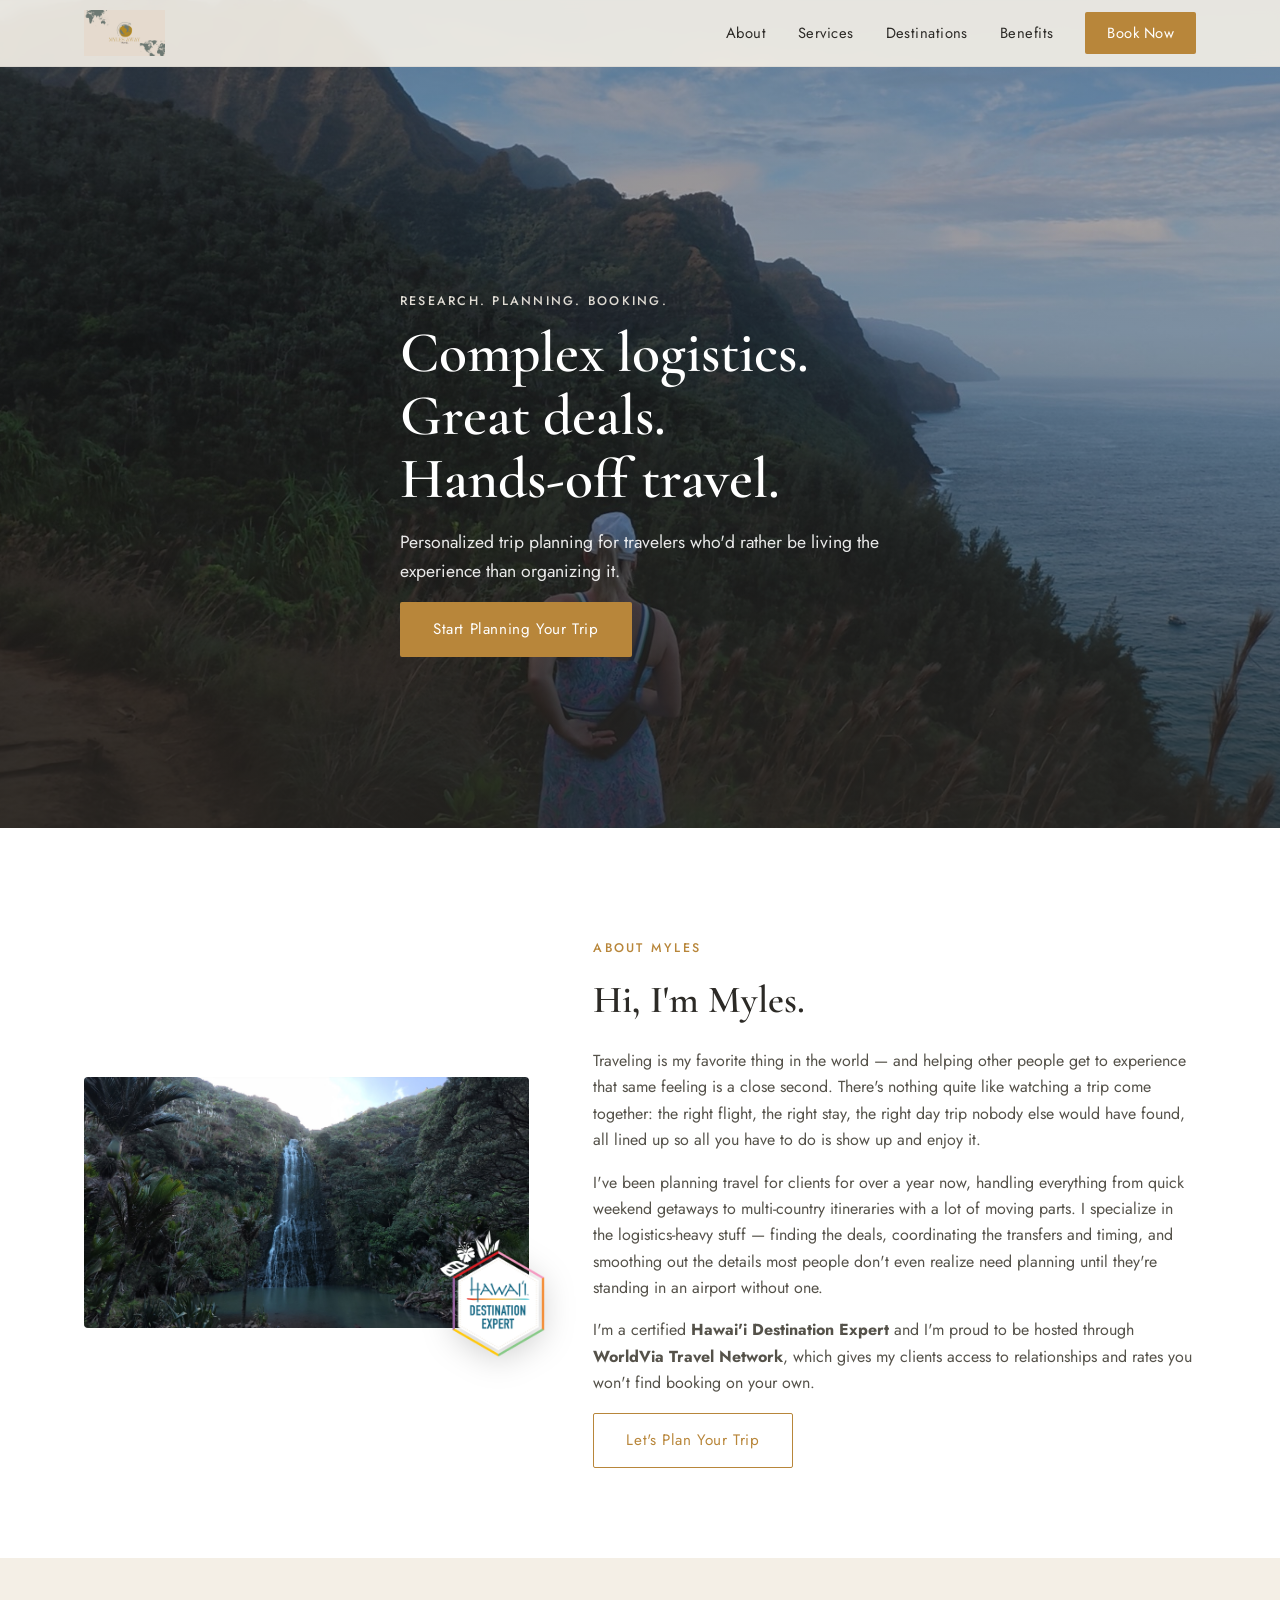
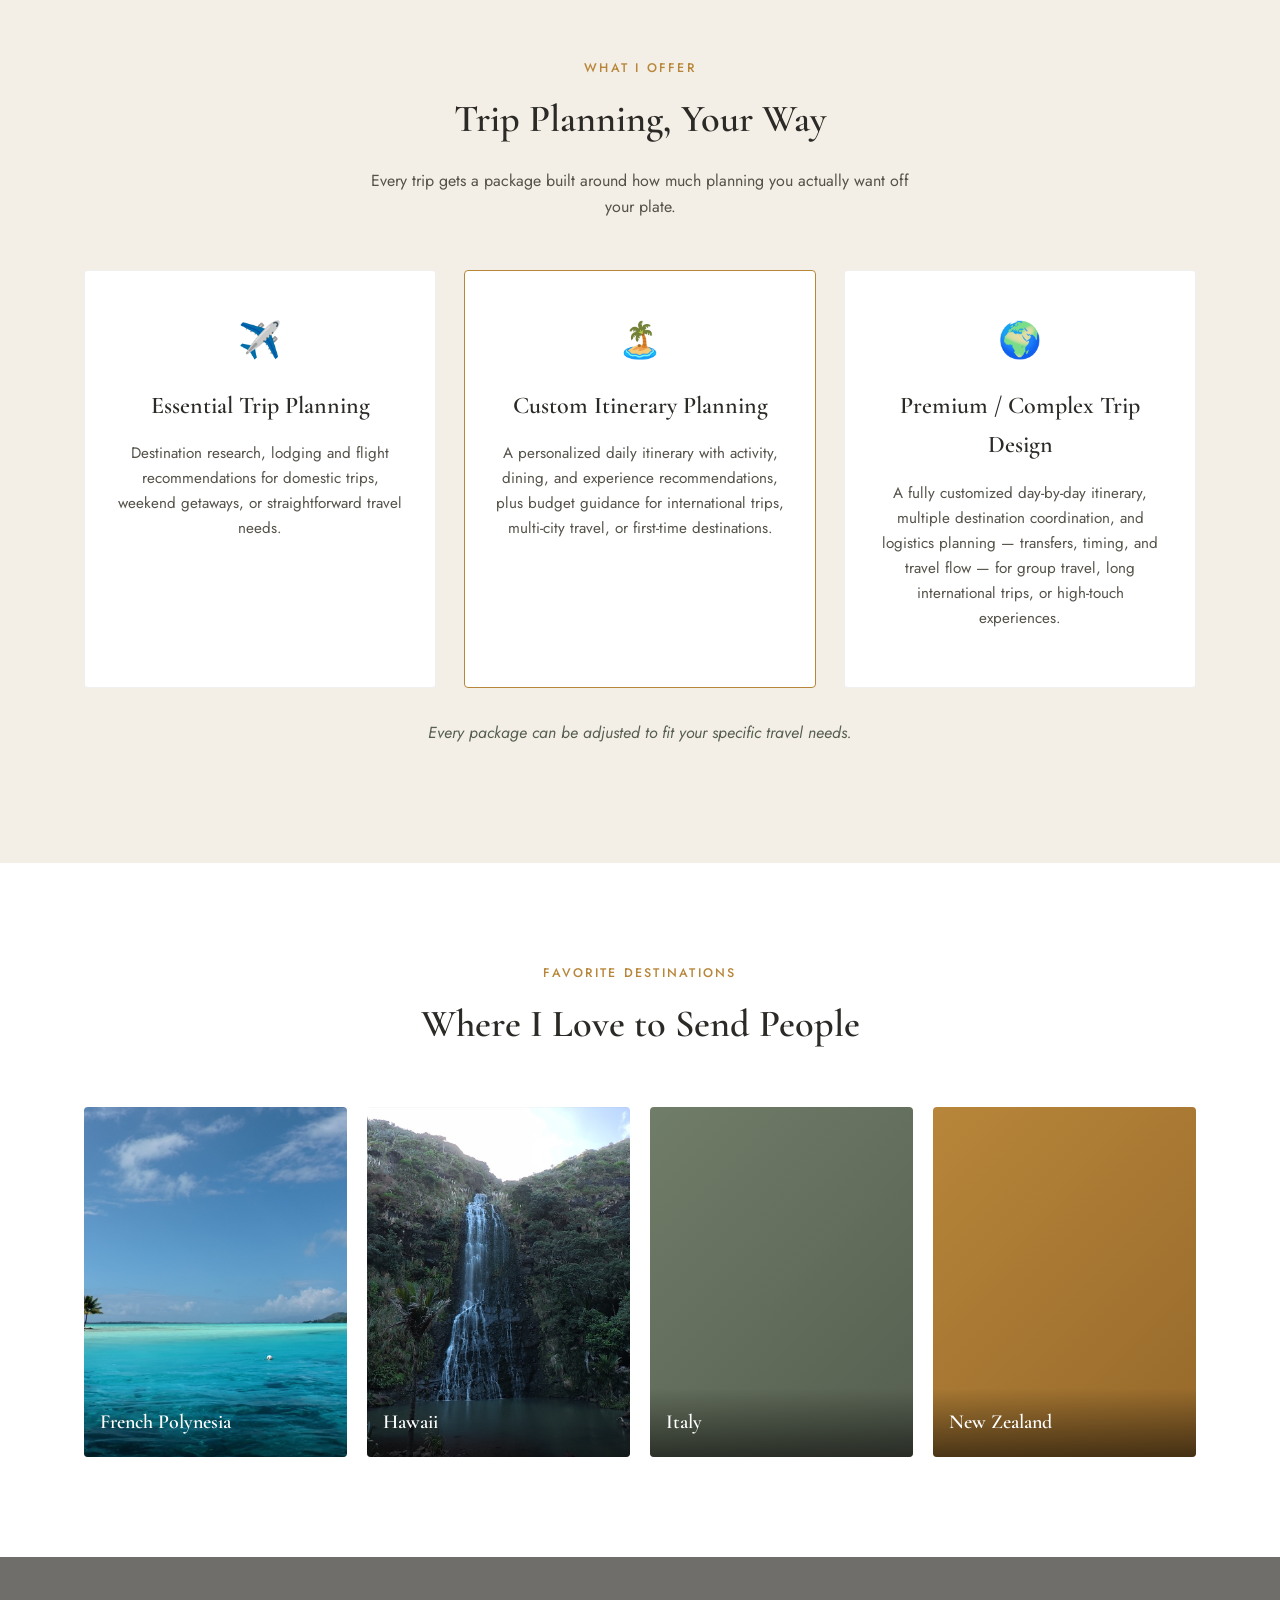
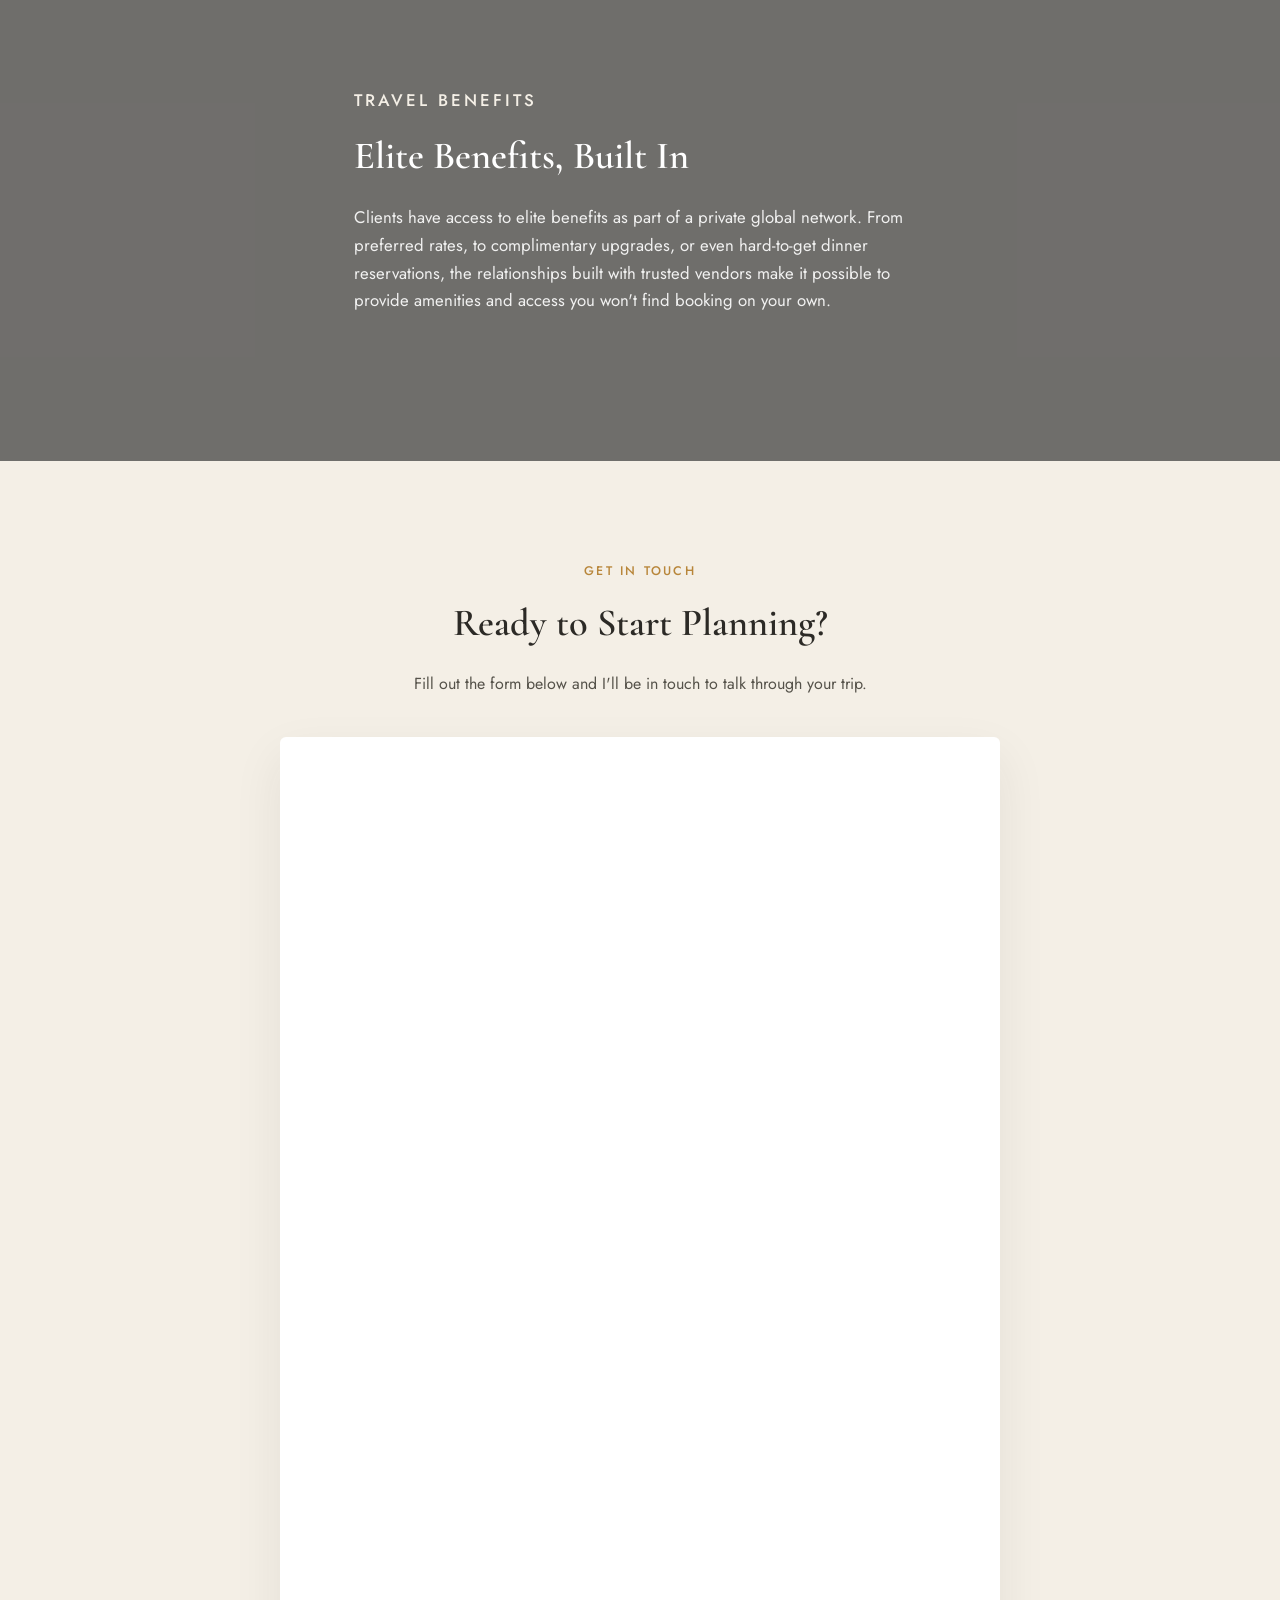
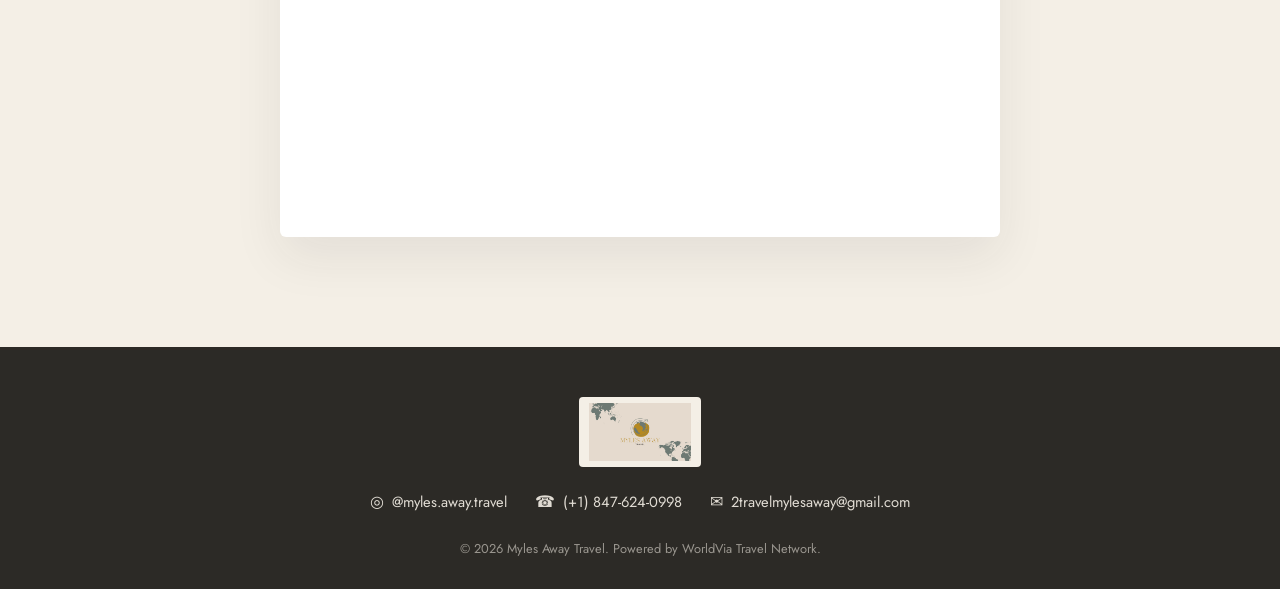
==== index.html @ e88ffb09 "Build initial site: hero, about, services, destinations, benefits, contact Adds homepage with hero s" ====
<!DOCTYPE html>
<html lang="en">
<head>
<meta charset="UTF-8">
<meta name="viewport" content="width=device-width, initial-scale=1.0">
<title>Myles Away Travel | Travel Planning &amp; Custom Itineraries</title>
<meta name="description" content="Myles Away Travel specializes in complex trip logistics, finding great deals, and hands-off travel planning so you can just enjoy the trip.">
<link rel="preconnect" href="https://fonts.googleapis.com">
<link rel="preconnect" href="https://fonts.gstatic.com" crossorigin>
<link href="https://fonts.googleapis.com/css2?family=Cormorant+Garamond:wght@500;600;700&family=Jost:wght@300;400;500;600&display=swap" rel="stylesheet">
<link rel="stylesheet" href="css/style.css">
</head>
<body>

<header class="site-header">
  <div class="container header-inner">
    <a href="#top" class="logo-link">
      <img src="assets/images/logo.png" alt="Myles Away Travel" class="logo-img">
    </a>
    <nav class="main-nav">
      <button class="nav-toggle" aria-label="Toggle navigation" aria-expanded="false">
        <span></span><span></span><span></span>
      </button>
      <ul class="nav-list">
        <li><a href="#about">About</a></li>
        <li><a href="#services">Services</a></li>
        <li><a href="#destinations">Destinations</a></li>
        <li><a href="#benefits">Benefits</a></li>
        <li><a href="#contact" class="nav-cta">Book Now</a></li>
      </ul>
    </nav>
  </div>
</header>

<main>

  <section id="top" class="hero">
    <div class="hero-bg" style="background-image: url('assets/images/hawaii-kauai-coast.jpg?v=2');"></div>
    <div class="hero-overlay"></div>
    <div class="container hero-content">
      <p class="eyebrow">Research. Planning. Booking.</p>
      <h1>Complex logistics.<br>Great deals.<br>Hands-off travel.</h1>
      <p class="hero-sub">Personalized trip planning for travelers who'd rather be living the experience than organizing it.</p>
      <a href="#contact" class="btn btn-primary">Start Planning Your Trip</a>
    </div>
  </section>

  <section id="about" class="about">
    <div class="container about-inner">
      <div class="about-image">
        <img src="assets/images/hawaii-waterfall.jpg?v=2" alt="Waterfall in Hawaii">
        <img src="assets/images/hawaii-destination-expert-badge.png" alt="Hawaii Destination Expert badge" class="badge-float">
      </div>
      <div class="about-text">
        <p class="eyebrow">About Myles</p>
        <h2>Hi, I'm Myles.</h2>
        <p>Traveling is my favorite thing in the world — and helping other people get to experience that same feeling is a close second. There's nothing quite like watching a trip come together: the right flight, the right stay, the right day trip nobody else would have found, all lined up so all you have to do is show up and enjoy it.</p>
        <p>I've been planning travel for clients for over a year now, handling everything from quick weekend getaways to multi-country itineraries with a lot of moving parts. I specialize in the logistics-heavy stuff — finding the deals, coordinating the transfers and timing, and smoothing out the details most people don't even realize need planning until they're standing in an airport without one.</p>
        <p>I'm a certified <strong>Hawai'i Destination Expert</strong> and I'm proud to be hosted through <strong>WorldVia Travel Network</strong>, which gives my clients access to relationships and rates you won't find booking on your own.</p>
        <a href="#contact" class="btn btn-outline">Let's Plan Your Trip</a>
      </div>
    </div>
  </section>

  <section id="services" class="services">
    <div class="container">
      <p class="eyebrow center">What I Offer</p>
      <h2 class="center">Trip Planning, Your Way</h2>
      <p class="section-sub center">Every trip gets a package built around how much planning you actually want off your plate.</p>
      <div class="services-grid">
        <div class="service-card">
          <div class="service-icon">✈️</div>
          <h3>Essential Trip Planning</h3>
          <p>Destination research, lodging and flight recommendations for domestic trips, weekend getaways, or straightforward travel needs.</p>
        </div>
        <div class="service-card featured">
          <div class="service-icon">🏝️</div>
          <h3>Custom Itinerary Planning</h3>
          <p>A personalized daily itinerary with activity, dining, and experience recommendations, plus budget guidance for international trips, multi-city travel, or first-time destinations.</p>
        </div>
        <div class="service-card">
          <div class="service-icon">🌍</div>
          <h3>Premium / Complex Trip Design</h3>
          <p>A fully customized day-by-day itinerary, multiple destination coordination, and logistics planning — transfers, timing, and travel flow — for group travel, long international trips, or high-touch experiences.</p>
        </div>
      </div>
      <p class="section-note center">Every package can be adjusted to fit your specific travel needs.</p>
    </div>
  </section>

  <section id="destinations" class="destinations">
    <div class="container">
      <p class="eyebrow center">Favorite Destinations</p>
      <h2 class="center">Where I Love to Send People</h2>
      <div class="destinations-grid">
        <div class="destination-card">
          <img src="assets/images/french-polynesia-lagoon.jpg?v=2" alt="French Polynesia lagoon">
          <div class="destination-label">French Polynesia</div>
        </div>
        <div class="destination-card">
          <img src="assets/images/hawaii-waterfall.jpg?v=2" alt="Hawaii waterfall">
          <div class="destination-label">Hawaii</div>
        </div>
        <div class="destination-card placeholder">
          <div class="destination-placeholder-bg"></div>
          <div class="destination-label">Italy</div>
        </div>
        <div class="destination-card placeholder">
          <div class="destination-placeholder-bg alt"></div>
          <div class="destination-label">New Zealand</div>
        </div>
      </div>
    </div>
  </section>

  <section id="benefits" class="benefits">
    <div class="benefits-bg" style="background-image: url('assets/images/hawaii-waterfall.jpg?v=2');"></div>
    <div class="benefits-overlay"></div>
    <div class="container benefits-content">
      <p class="eyebrow">Travel Benefits</p>
      <h2>Elite Benefits, Built In</h2>
      <p>Clients have access to elite benefits as part of a private global network. From preferred rates, to complimentary upgrades, or even hard-to-get dinner reservations, the relationships built with trusted vendors make it possible to provide amenities and access you won't find booking on your own.</p>
    </div>
  </section>

  <section id="contact" class="contact">
    <div class="container">
      <p class="eyebrow center">Get In Touch</p>
      <h2 class="center">Ready to Start Planning?</h2>
      <p class="section-sub center">Fill out the form below and I'll be in touch to talk through your trip.</p>
      <div class="form-wrapper">
        <iframe
          src="https://docs.google.com/forms/d/e/1FAIpQLSdUcX4XweutR1CRD30yoPBO6sLDH---9CmOKqny6dBM328yoQ/viewform?embedded=true"
          width="100%"
          height="1100"
          frameborder="0"
          marginheight="0"
          marginwidth="0"
          title="Myles Away Travel booking form">Loading form…</iframe>
      </div>
    </div>
  </section>

</main>

<footer class="site-footer">
  <div class="container footer-inner">
    <img src="assets/images/logo.png" alt="Myles Away Travel" class="footer-logo">
    <div class="footer-contact">
      <a href="https://instagram.com/myles.away.travel" target="_blank" rel="noopener">
        <span class="footer-icon">◎</span> @myles.away.travel
      </a>
      <a href="tel:+18476240998">
        <span class="footer-icon">☎</span> (+1) 847-624-0998
      </a>
      <a href="mailto:2travelmylesaway@gmail.com">
        <span class="footer-icon">✉</span> 2travelmylesaway@gmail.com
      </a>
    </div>
    <p class="footer-copy">&copy; <span id="year"></span> Myles Away Travel. Powered by WorldVia Travel Network.</p>
  </div>
</footer>

<script src="js/script.js"></script>
</body>
</html>
---- css/style.css ----
:root {
  --gold: #b8863a;
  --gold-dark: #96692b;
  --sage: #707d68;
  --sage-dark: #565f50;
  --cream: #f4efe6;
  --cream-dark: #ece2d2;
  --ink: #2c2a26;
  --ink-soft: #55524a;
  --white: #ffffff;
  --font-display: 'Cormorant Garamond', serif;
  --font-body: 'Jost', sans-serif;
}

* { box-sizing: border-box; }

html { scroll-behavior: smooth; }

body {
  margin: 0;
  font-family: var(--font-body);
  color: var(--ink);
  background: var(--white);
  line-height: 1.65;
}

img { max-width: 100%; display: block; }

.container {
  max-width: 1160px;
  margin: 0 auto;
  padding: 0 24px;
}

h1, h2, h3 {
  font-family: var(--font-display);
  font-weight: 600;
  margin: 0 0 16px;
  color: var(--ink);
}

h2 { font-size: 2.4rem; }
h3 { font-size: 1.5rem; }

p { margin: 0 0 16px; color: var(--ink-soft); }

.eyebrow {
  text-transform: uppercase;
  letter-spacing: 0.18em;
  font-size: 0.78rem;
  color: var(--gold);
  font-weight: 500;
  margin-bottom: 10px;
}

.center { text-align: center; }
.center.eyebrow { }
h2.center, .section-sub.center, .eyebrow.center { margin-left: auto; margin-right: auto; }

.section-sub {
  max-width: 560px;
  margin: 0 auto 40px;
  color: var(--ink-soft);
}

.section-note {
  margin-top: 32px;
  font-style: italic;
  color: var(--sage-dark);
}

.btn {
  display: inline-block;
  padding: 14px 32px;
  font-family: var(--font-body);
  font-size: 0.95rem;
  letter-spacing: 0.04em;
  text-decoration: none;
  border-radius: 2px;
  transition: all 0.25s ease;
  cursor: pointer;
  border: 1px solid transparent;
}

.btn-primary {
  background: var(--gold);
  color: var(--white);
}
.btn-primary:hover { background: var(--gold-dark); }

.btn-outline {
  background: transparent;
  border-color: var(--gold);
  color: var(--gold);
}
.btn-outline:hover { background: var(--gold); color: var(--white); }

/* Header */
.site-header {
  position: fixed;
  top: 0; left: 0; right: 0;
  z-index: 100;
  background: rgba(244, 239, 230, 0.92);
  backdrop-filter: blur(6px);
  border-bottom: 1px solid rgba(0,0,0,0.05);
}

.header-inner {
  display: flex;
  align-items: center;
  justify-content: space-between;
  padding-top: 10px;
  padding-bottom: 10px;
}

.logo-img { height: 46px; width: auto; }

.nav-list {
  list-style: none;
  display: flex;
  align-items: center;
  gap: 32px;
  margin: 0;
  padding: 0;
}

.nav-list a {
  text-decoration: none;
  color: var(--ink);
  font-size: 0.92rem;
  letter-spacing: 0.03em;
}

.nav-list a:hover { color: var(--gold); }

.nav-cta {
  background: var(--gold);
  color: var(--white) !important;
  padding: 10px 22px;
  border-radius: 2px;
}
.nav-cta:hover { background: var(--gold-dark); color: var(--white) !important; }

.nav-toggle {
  display: none;
  flex-direction: column;
  gap: 5px;
  background: none;
  border: none;
  cursor: pointer;
  padding: 6px;
}
.nav-toggle span {
  width: 24px;
  height: 2px;
  background: var(--ink);
  display: block;
}

/* Hero */
.hero {
  position: relative;
  min-height: 92vh;
  display: flex;
  align-items: center;
  color: var(--white);
  overflow: hidden;
}

.hero-bg {
  position: absolute;
  inset: 0;
  background-size: cover;
  background-position: center 65%;
}

.hero-overlay {
  position: absolute;
  inset: 0;
  background: linear-gradient(180deg, rgba(44,42,38,0.45) 0%, rgba(44,42,38,0.35) 40%, rgba(44,42,38,0.75) 100%);
}

.hero-content {
  position: relative;
  z-index: 2;
  padding-top: 120px;
}

.hero .eyebrow { color: var(--cream); opacity: 0.9; }

.hero h1 {
  color: var(--white);
  font-size: 3.6rem;
  line-height: 1.1;
  max-width: 700px;
}

.hero-sub {
  max-width: 480px;
  color: rgba(255,255,255,0.9);
  font-size: 1.1rem;
}

/* About */
.about { padding: 110px 0 90px; background: var(--white); }

.about-inner {
  display: grid;
  grid-template-columns: 0.85fr 1.15fr;
  gap: 64px;
  align-items: center;
}

.about-image { position: relative; }
.about-image img:first-child {
  border-radius: 4px;
  width: 100%;
}

.badge-float {
  position: absolute;
  bottom: -30px;
  right: -30px;
  width: 130px;
  filter: drop-shadow(0 6px 16px rgba(0,0,0,0.2));
}

.about-text .eyebrow { }

/* Services */
.services { padding: 100px 0; background: var(--cream); }

.services-grid {
  display: grid;
  grid-template-columns: repeat(3, 1fr);
  gap: 28px;
  margin-top: 50px;
}

.service-card {
  background: var(--white);
  padding: 40px 30px;
  border-radius: 4px;
  text-align: center;
  border: 1px solid rgba(0,0,0,0.06);
  transition: transform 0.25s ease, box-shadow 0.25s ease;
}

.service-card:hover {
  transform: translateY(-6px);
  box-shadow: 0 16px 32px rgba(44,42,38,0.08);
}

.service-card.featured {
  border-color: var(--gold);
  background: var(--white);
  position: relative;
}

.service-icon { font-size: 2.2rem; margin-bottom: 16px; }

.service-card p { font-size: 0.95rem; }

/* Destinations */
.destinations { padding: 100px 0; background: var(--white); }

.destinations-grid {
  display: grid;
  grid-template-columns: repeat(4, 1fr);
  gap: 20px;
  margin-top: 50px;
}

.destination-card {
  position: relative;
  aspect-ratio: 3 / 4;
  border-radius: 4px;
  overflow: hidden;
}

.destination-card img {
  width: 100%;
  height: 100%;
  object-fit: cover;
  transition: transform 0.4s ease;
}

.destination-card:hover img { transform: scale(1.06); }

.destination-placeholder-bg {
  width: 100%;
  height: 100%;
  background: linear-gradient(135deg, var(--sage) 0%, var(--sage-dark) 100%);
}
.destination-placeholder-bg.alt {
  background: linear-gradient(135deg, var(--gold) 0%, var(--gold-dark) 100%);
}

.destination-label {
  position: absolute;
  left: 0; right: 0; bottom: 0;
  padding: 18px 16px;
  background: linear-gradient(0deg, rgba(0,0,0,0.55), transparent);
  color: var(--white);
  font-family: var(--font-display);
  font-size: 1.25rem;
  font-weight: 600;
}

/* Benefits */
.benefits {
  position: relative;
  padding: 130px 0;
  color: var(--white);
  overflow: hidden;
}

.benefits-bg {
  position: absolute;
  inset: 0;
  background-size: cover;
  background-position: center;
  background-attachment: fixed;
}

.benefits-overlay {
  position: absolute;
  inset: 0;
  background: rgba(44,42,38,0.68);
}

.benefits-content {
  position: relative;
  z-index: 2;
  max-width: 620px;
}

.benefits .eyebrow { color: var(--cream); }
.benefits h2 { color: var(--white); }
.benefits p { color: rgba(255,255,255,0.9); font-size: 1.05rem; }

/* Contact */
.contact { padding: 100px 0 110px; background: var(--cream); }

.form-wrapper {
  max-width: 720px;
  margin: 0 auto;
  background: var(--white);
  border-radius: 6px;
  overflow: hidden;
  box-shadow: 0 20px 50px rgba(44,42,38,0.08);
}

.form-wrapper iframe { display: block; border: none; }

/* Footer */
.site-footer {
  background: var(--ink);
  color: var(--cream);
  padding: 50px 0 30px;
}

.footer-inner {
  display: flex;
  flex-direction: column;
  align-items: center;
  gap: 22px;
  text-align: center;
}

.footer-logo {
  height: 70px;
  border-radius: 4px;
  padding: 6px 10px;
  background: var(--cream);
}

.footer-contact {
  display: flex;
  flex-wrap: wrap;
  justify-content: center;
  gap: 28px;
}

.footer-contact a {
  color: var(--cream);
  text-decoration: none;
  font-size: 0.92rem;
  display: inline-flex;
  align-items: center;
  gap: 8px;
  opacity: 0.9;
}
.footer-contact a:hover { color: var(--gold); opacity: 1; }

.footer-icon { font-size: 1rem; }

.footer-copy {
  font-size: 0.8rem;
  color: rgba(244,239,230,0.55);
  margin: 0;
}

/* Responsive */
@media (max-width: 900px) {
  .about-inner { grid-template-columns: 1fr; }
  .services-grid { grid-template-columns: 1fr; }
  .destinations-grid { grid-template-columns: repeat(2, 1fr); }
  .hero h1 { font-size: 2.6rem; }
}

@media (max-width: 720px) {
  .nav-toggle { display: flex; }
  .nav-list {
    position: absolute;
    top: 100%;
    left: 0;
    right: 0;
    background: var(--cream);
    flex-direction: column;
    align-items: flex-start;
    padding: 20px 24px;
    gap: 18px;
    display: none;
    border-bottom: 1px solid rgba(0,0,0,0.06);
  }
  .nav-list.open { display: flex; }
  .benefits-bg { background-attachment: scroll; }
  .badge-float { width: 90px; bottom: -18px; right: -14px; }
}
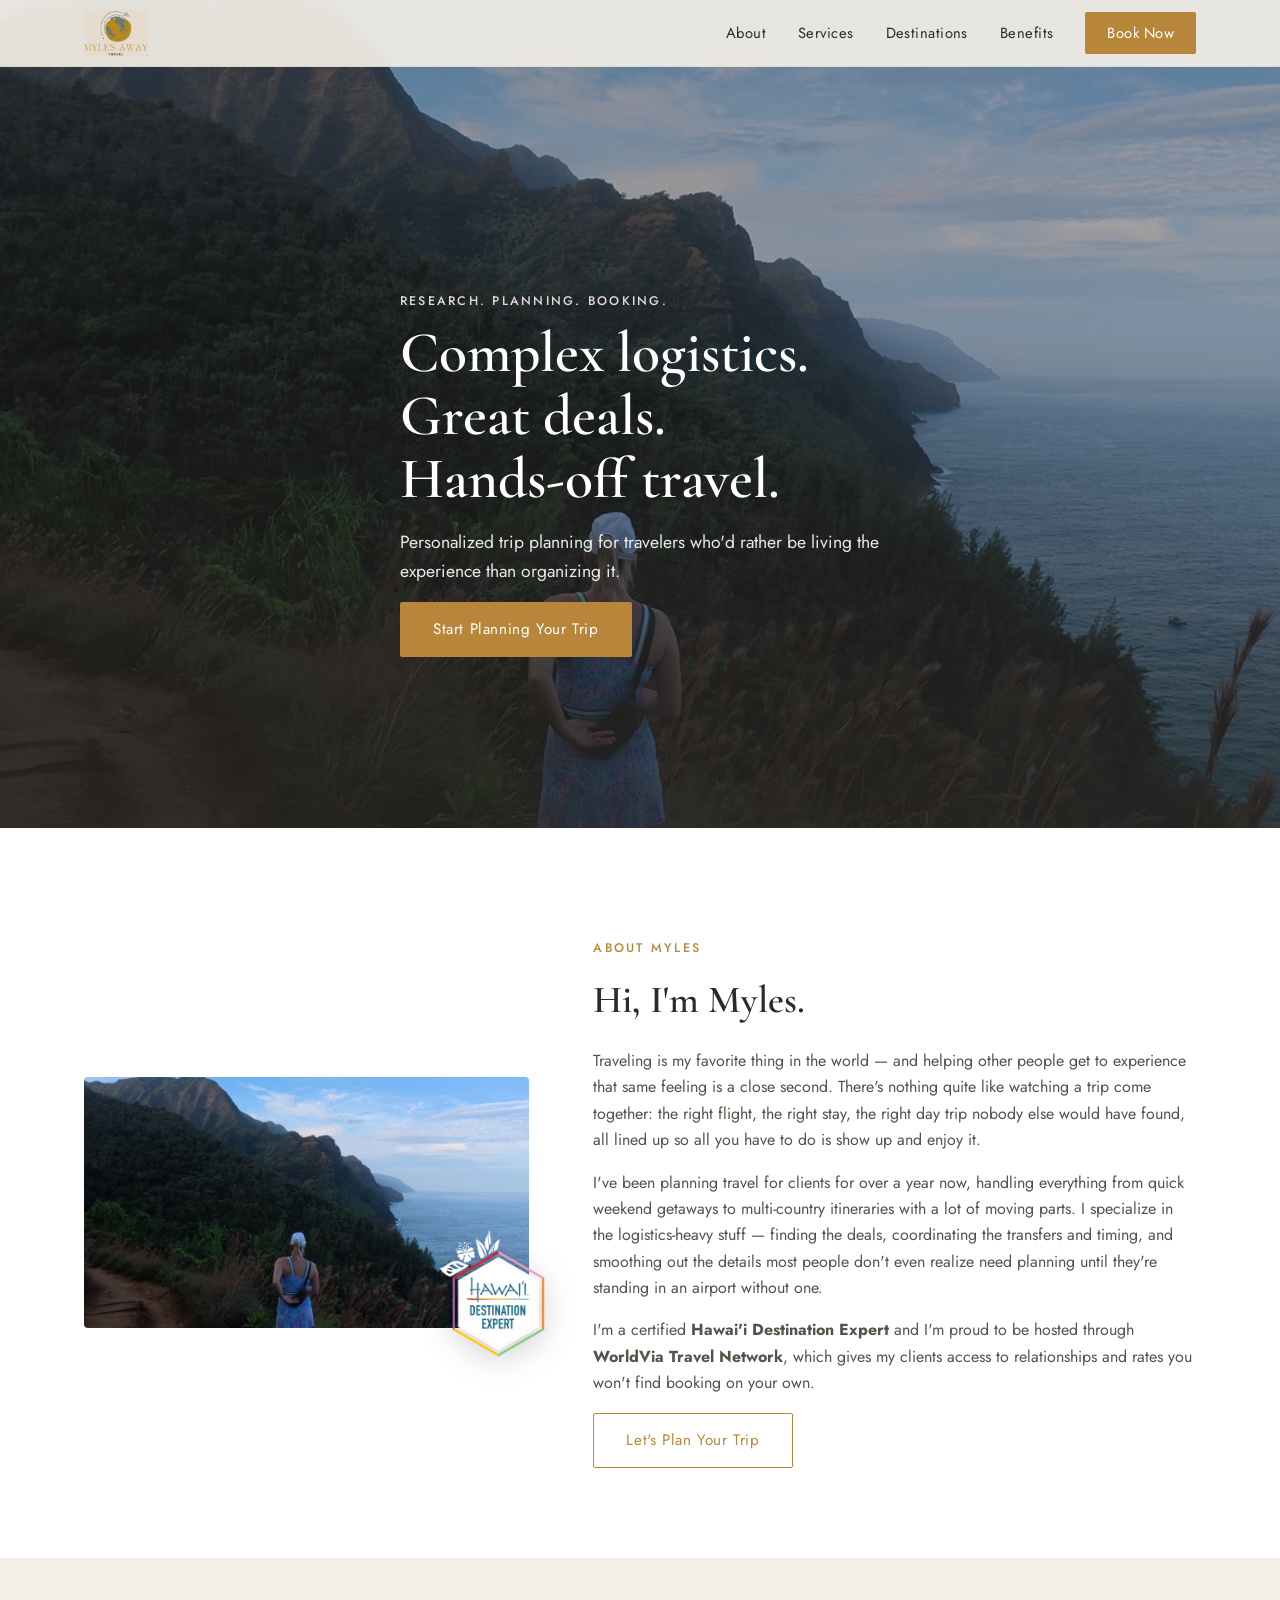
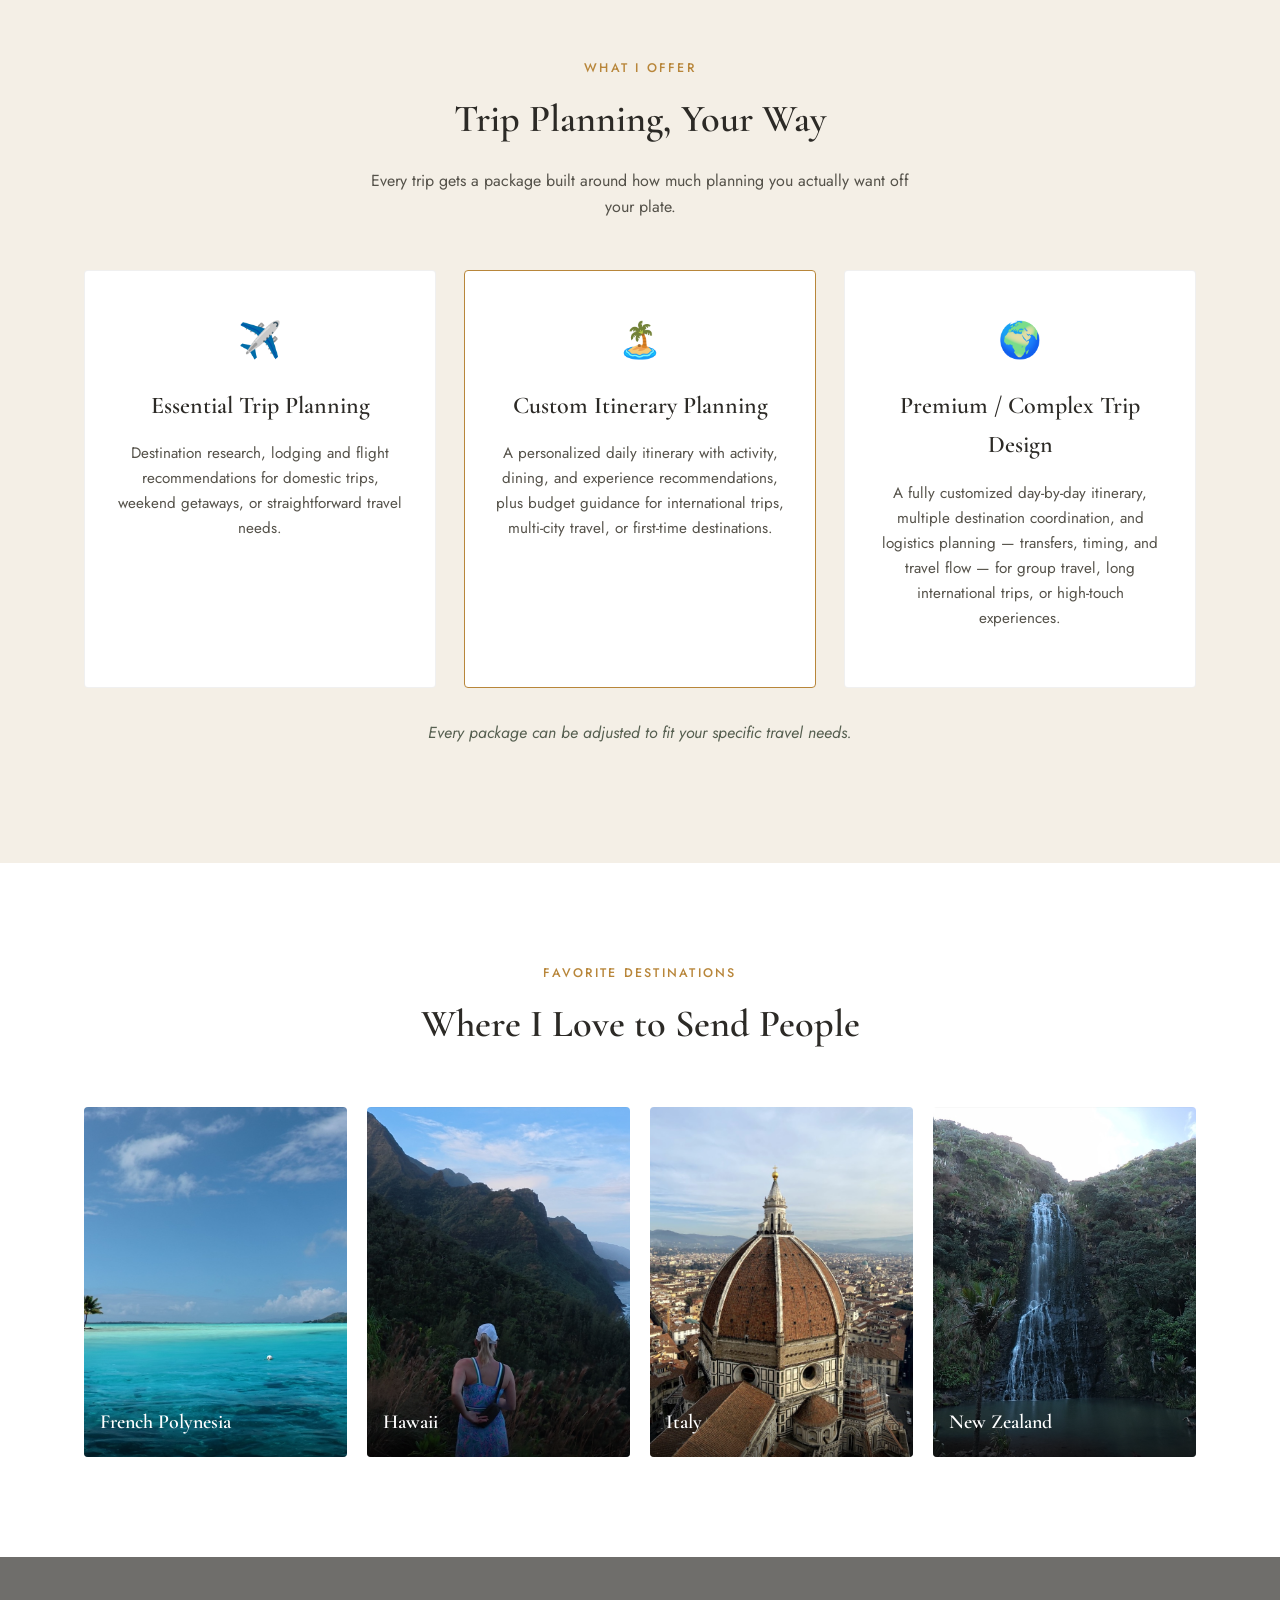
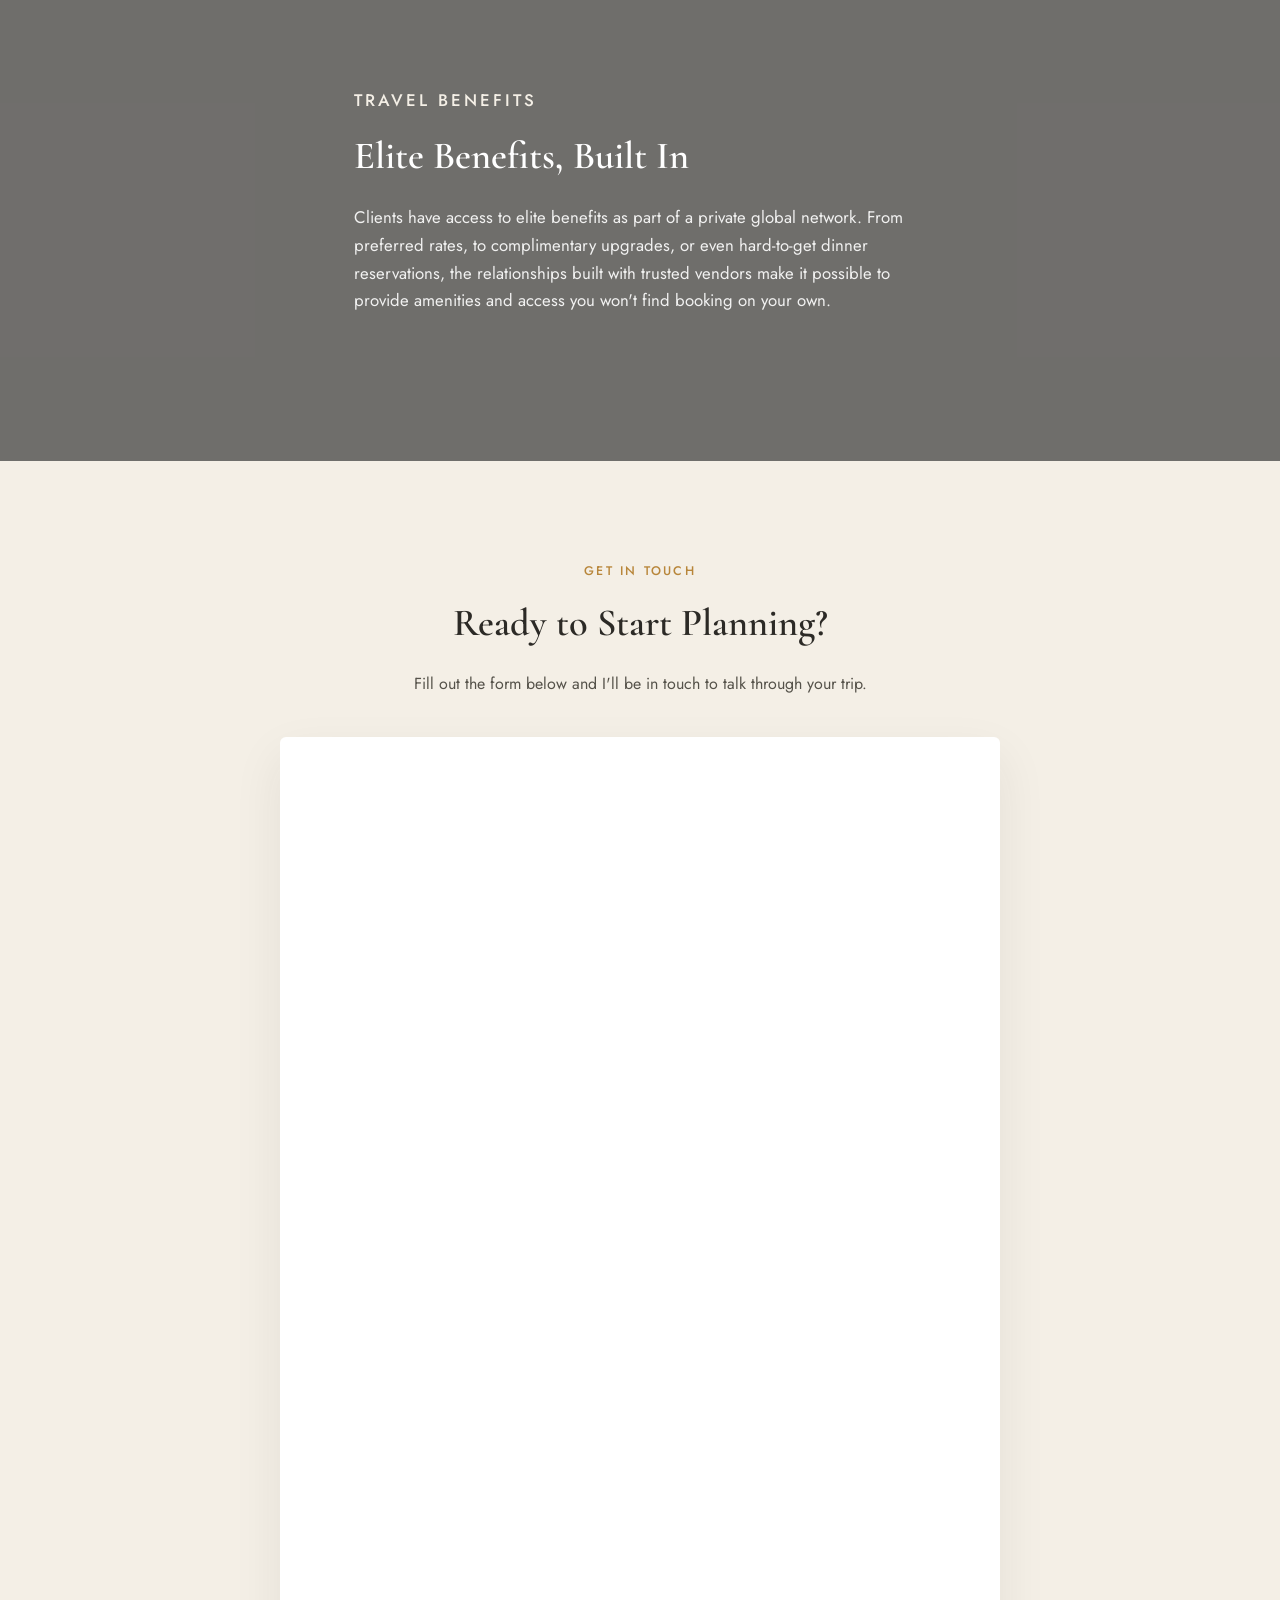
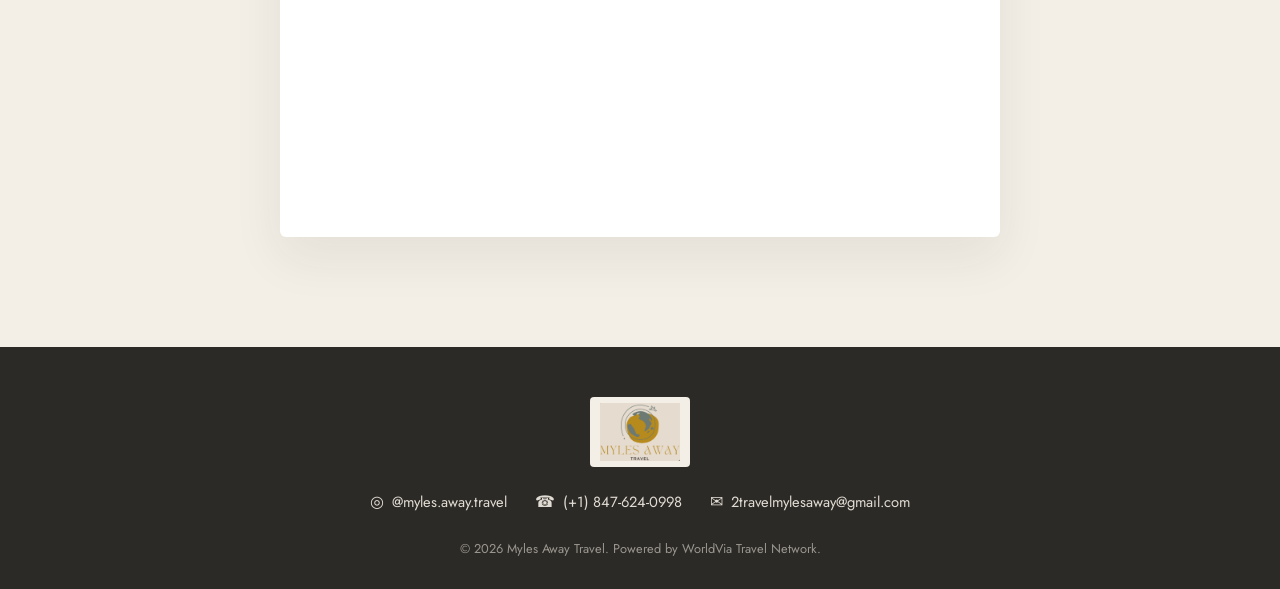
==== commit 73bdac30: "Fix destination photo labels, add Italy/NZ photos, new logo and favicon Waterfall photo was mislabel" ====
--- a/index.html
+++ b/index.html
@@ -5,6 +5,8 @@
 <meta name="viewport" content="width=device-width, initial-scale=1.0">
 <title>Myles Away Travel | Travel Planning &amp; Custom Itineraries</title>
 <meta name="description" content="Myles Away Travel specializes in complex trip logistics, finding great deals, and hands-off travel planning so you can just enjoy the trip.">
+<link rel="icon" type="image/png" href="assets/images/favicon-32.png?v=2">
+<link rel="apple-touch-icon" href="assets/images/favicon-180.png?v=2">
 <link rel="preconnect" href="https://fonts.googleapis.com">
 <link rel="preconnect" href="https://fonts.gstatic.com" crossorigin>
 <link href="https://fonts.googleapis.com/css2?family=Cormorant+Garamond:wght@500;600;700&family=Jost:wght@300;400;500;600&display=swap" rel="stylesheet">
@@ -15,7 +17,7 @@
 <header class="site-header">
   <div class="container header-inner">
     <a href="#top" class="logo-link">
-      <img src="assets/images/logo.png" alt="Myles Away Travel" class="logo-img">
+      <img src="assets/images/logo.png?v=2" alt="Myles Away Travel" class="logo-img">
     </a>
     <nav class="main-nav">
       <button class="nav-toggle" aria-label="Toggle navigation" aria-expanded="false">
@@ -48,7 +50,7 @@
   <section id="about" class="about">
     <div class="container about-inner">
       <div class="about-image">
-        <img src="assets/images/hawaii-waterfall.jpg?v=2" alt="Waterfall in Hawaii">
+        <img src="assets/images/hawaii-kauai-coast.jpg?v=2" alt="Na Pali Coast, Hawaii">
         <img src="assets/images/hawaii-destination-expert-badge.png" alt="Hawaii Destination Expert badge" class="badge-float">
       </div>
       <div class="about-text">
@@ -98,15 +100,15 @@
           <div class="destination-label">French Polynesia</div>
         </div>
         <div class="destination-card">
-          <img src="assets/images/hawaii-waterfall.jpg?v=2" alt="Hawaii waterfall">
+          <img src="assets/images/hawaii-kauai-coast.jpg?v=2" alt="Na Pali Coast, Hawaii">
           <div class="destination-label">Hawaii</div>
         </div>
-        <div class="destination-card placeholder">
-          <div class="destination-placeholder-bg"></div>
+        <div class="destination-card">
+          <img src="assets/images/italy-florence.jpg" alt="Duomo, Florence, Italy">
           <div class="destination-label">Italy</div>
         </div>
-        <div class="destination-card placeholder">
-          <div class="destination-placeholder-bg alt"></div>
+        <div class="destination-card">
+          <img src="assets/images/new-zealand-waterfall.jpg?v=2" alt="Waterfall in New Zealand">
           <div class="destination-label">New Zealand</div>
         </div>
       </div>
@@ -114,7 +116,7 @@
   </section>
 
   <section id="benefits" class="benefits">
-    <div class="benefits-bg" style="background-image: url('assets/images/hawaii-waterfall.jpg?v=2');"></div>
+    <div class="benefits-bg" style="background-image: url('assets/images/hawaii-kauai-coast.jpg?v=2');"></div>
     <div class="benefits-overlay"></div>
     <div class="container benefits-content">
       <p class="eyebrow">Travel Benefits</p>
@@ -145,7 +147,7 @@
 
 <footer class="site-footer">
   <div class="container footer-inner">
-    <img src="assets/images/logo.png" alt="Myles Away Travel" class="footer-logo">
+    <img src="assets/images/logo.png?v=2" alt="Myles Away Travel" class="footer-logo">
     <div class="footer-contact">
       <a href="https://instagram.com/myles.away.travel" target="_blank" rel="noopener">
         <span class="footer-icon">◎</span> @myles.away.travel
--- a/css/style.css
+++ b/css/style.css
@@ -286,15 +286,6 @@
 }
 
 .destination-card:hover img { transform: scale(1.06); }
-
-.destination-placeholder-bg {
-  width: 100%;
-  height: 100%;
-  background: linear-gradient(135deg, var(--sage) 0%, var(--sage-dark) 100%);
-}
-.destination-placeholder-bg.alt {
-  background: linear-gradient(135deg, var(--gold) 0%, var(--gold-dark) 100%);
-}
 
 .destination-label {
   position: absolute;
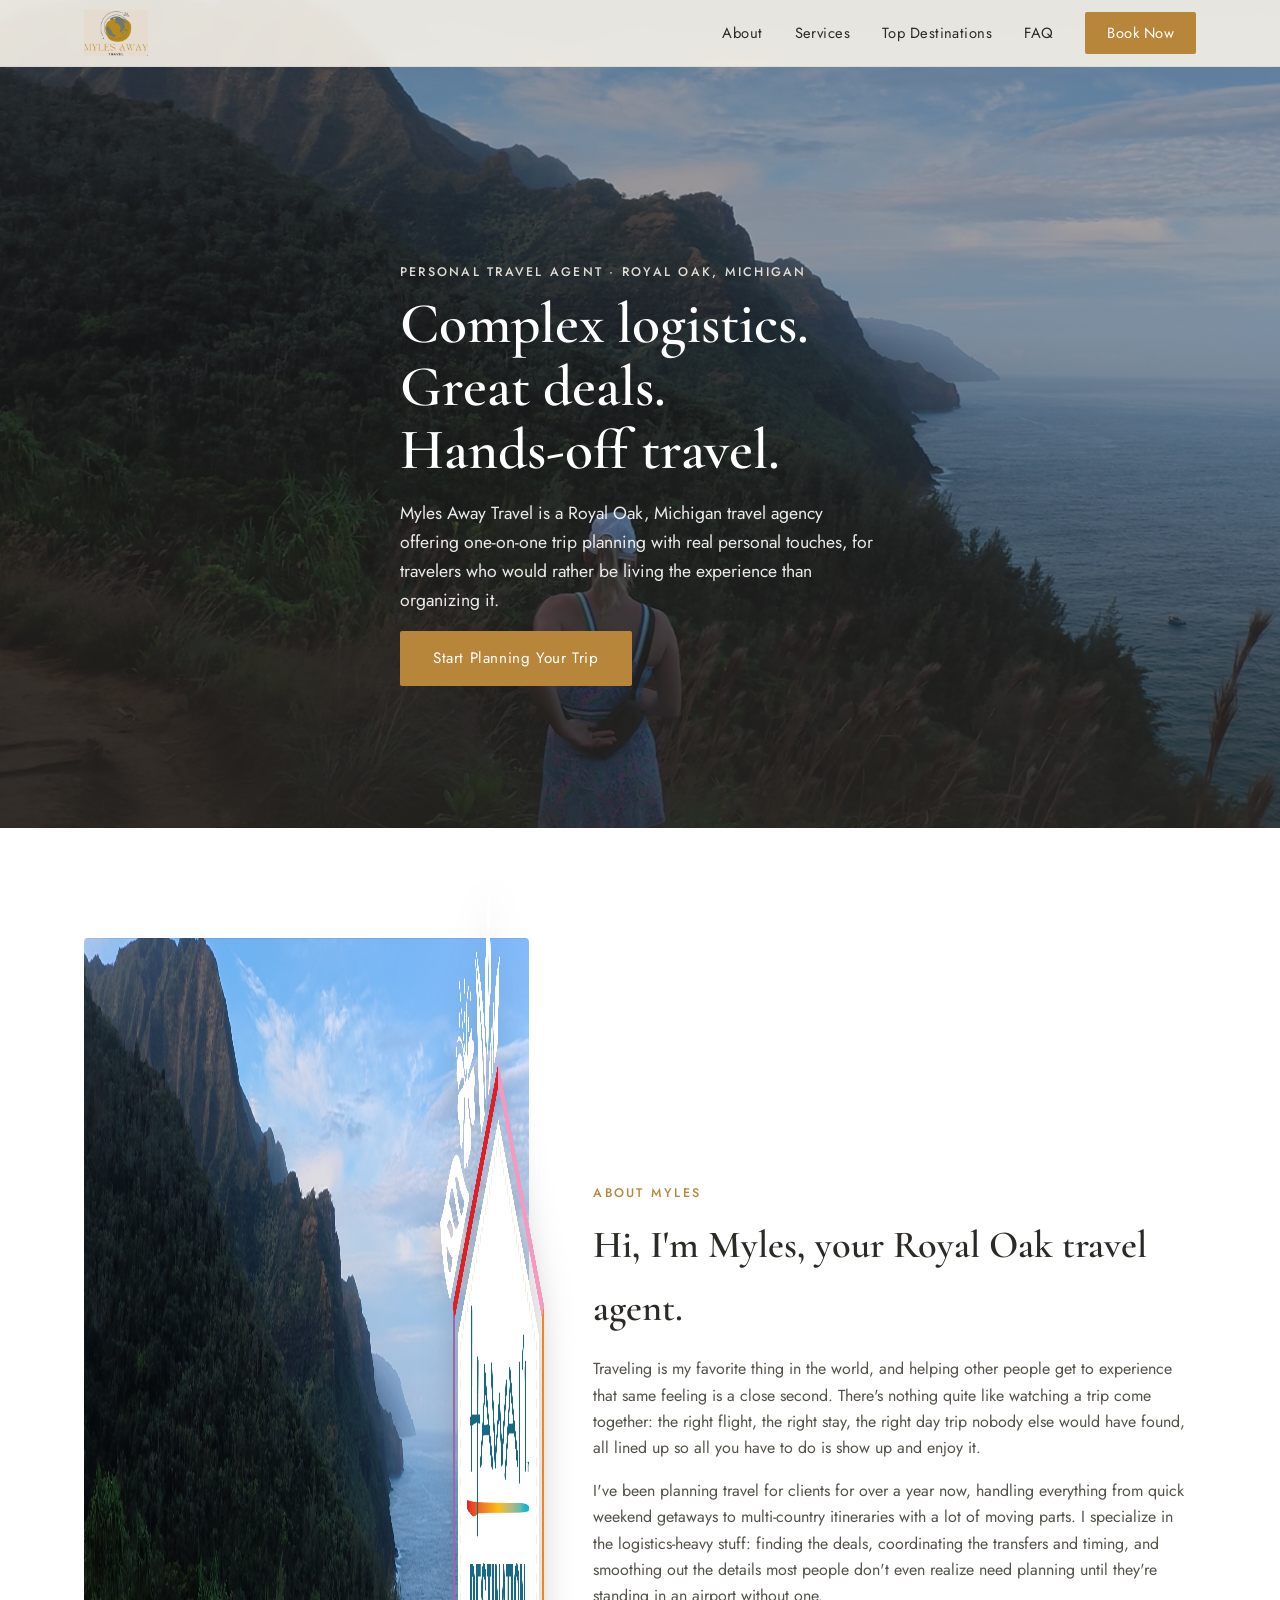
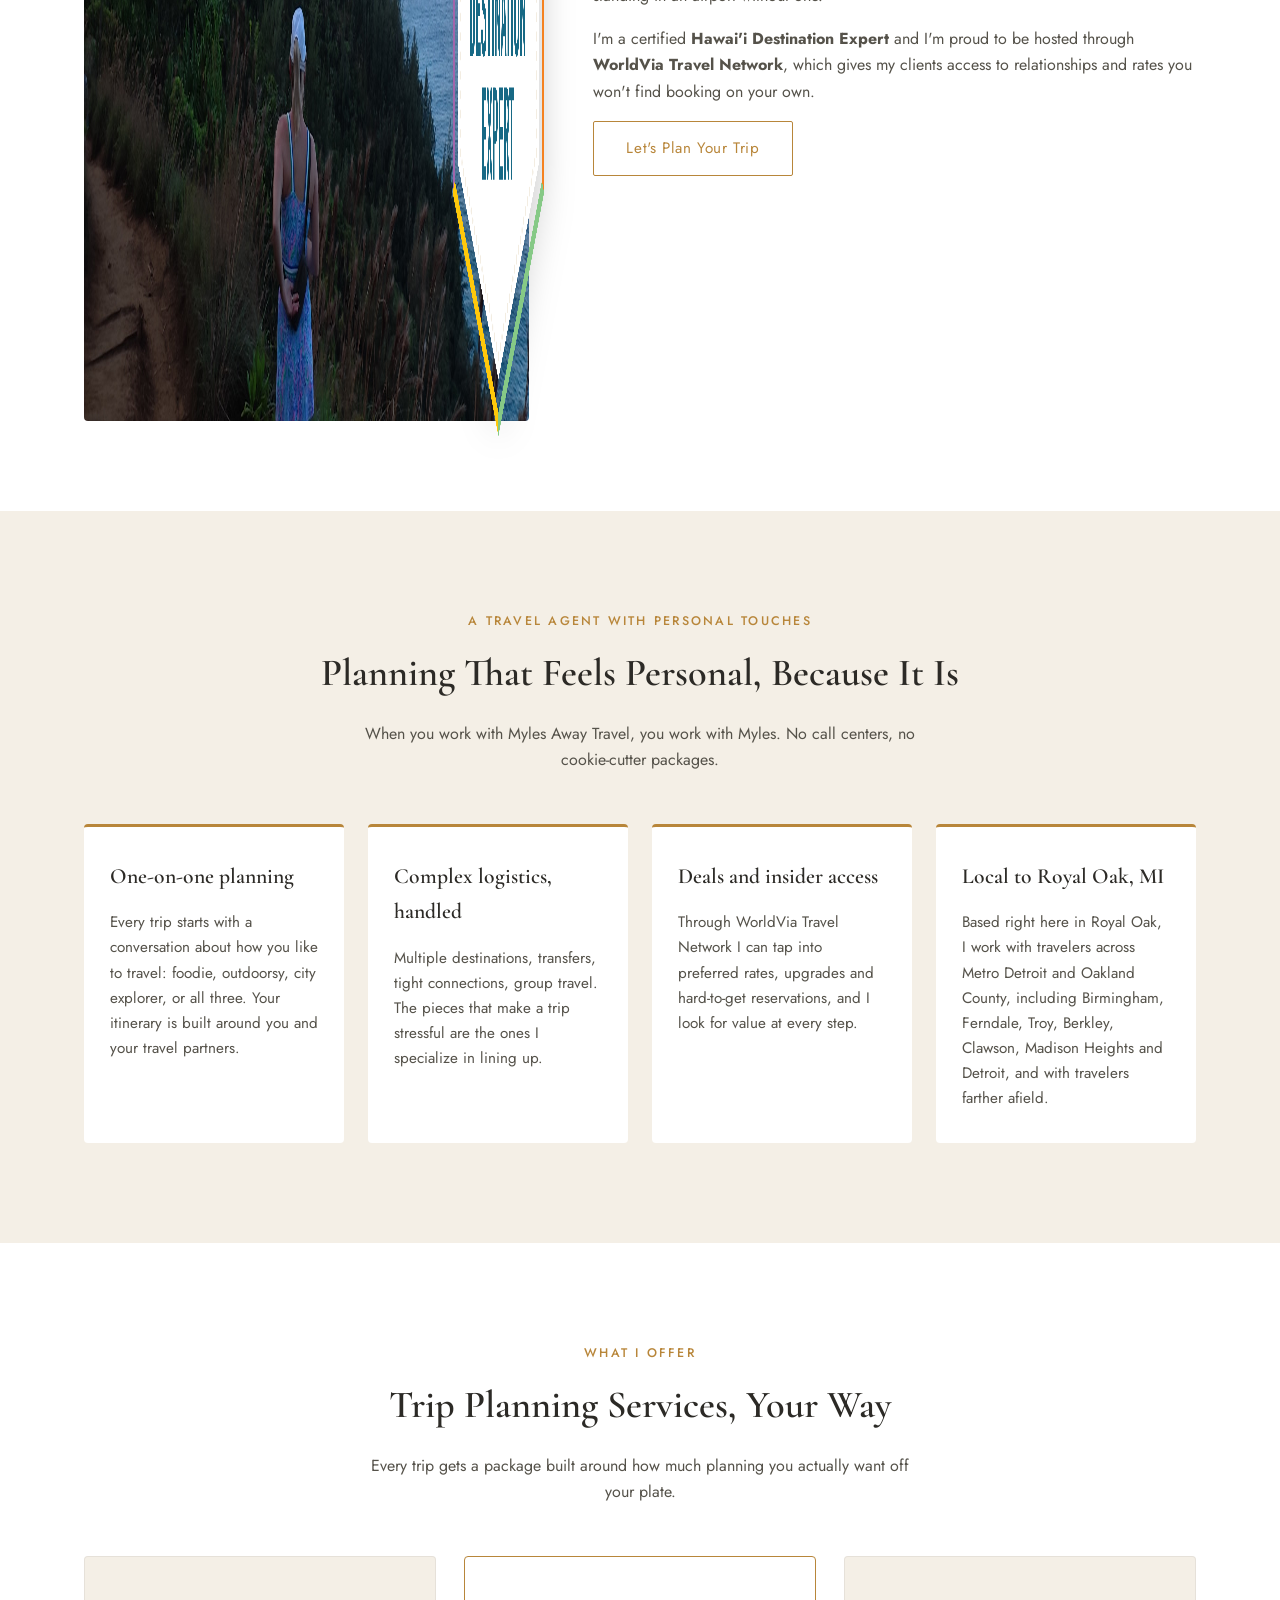
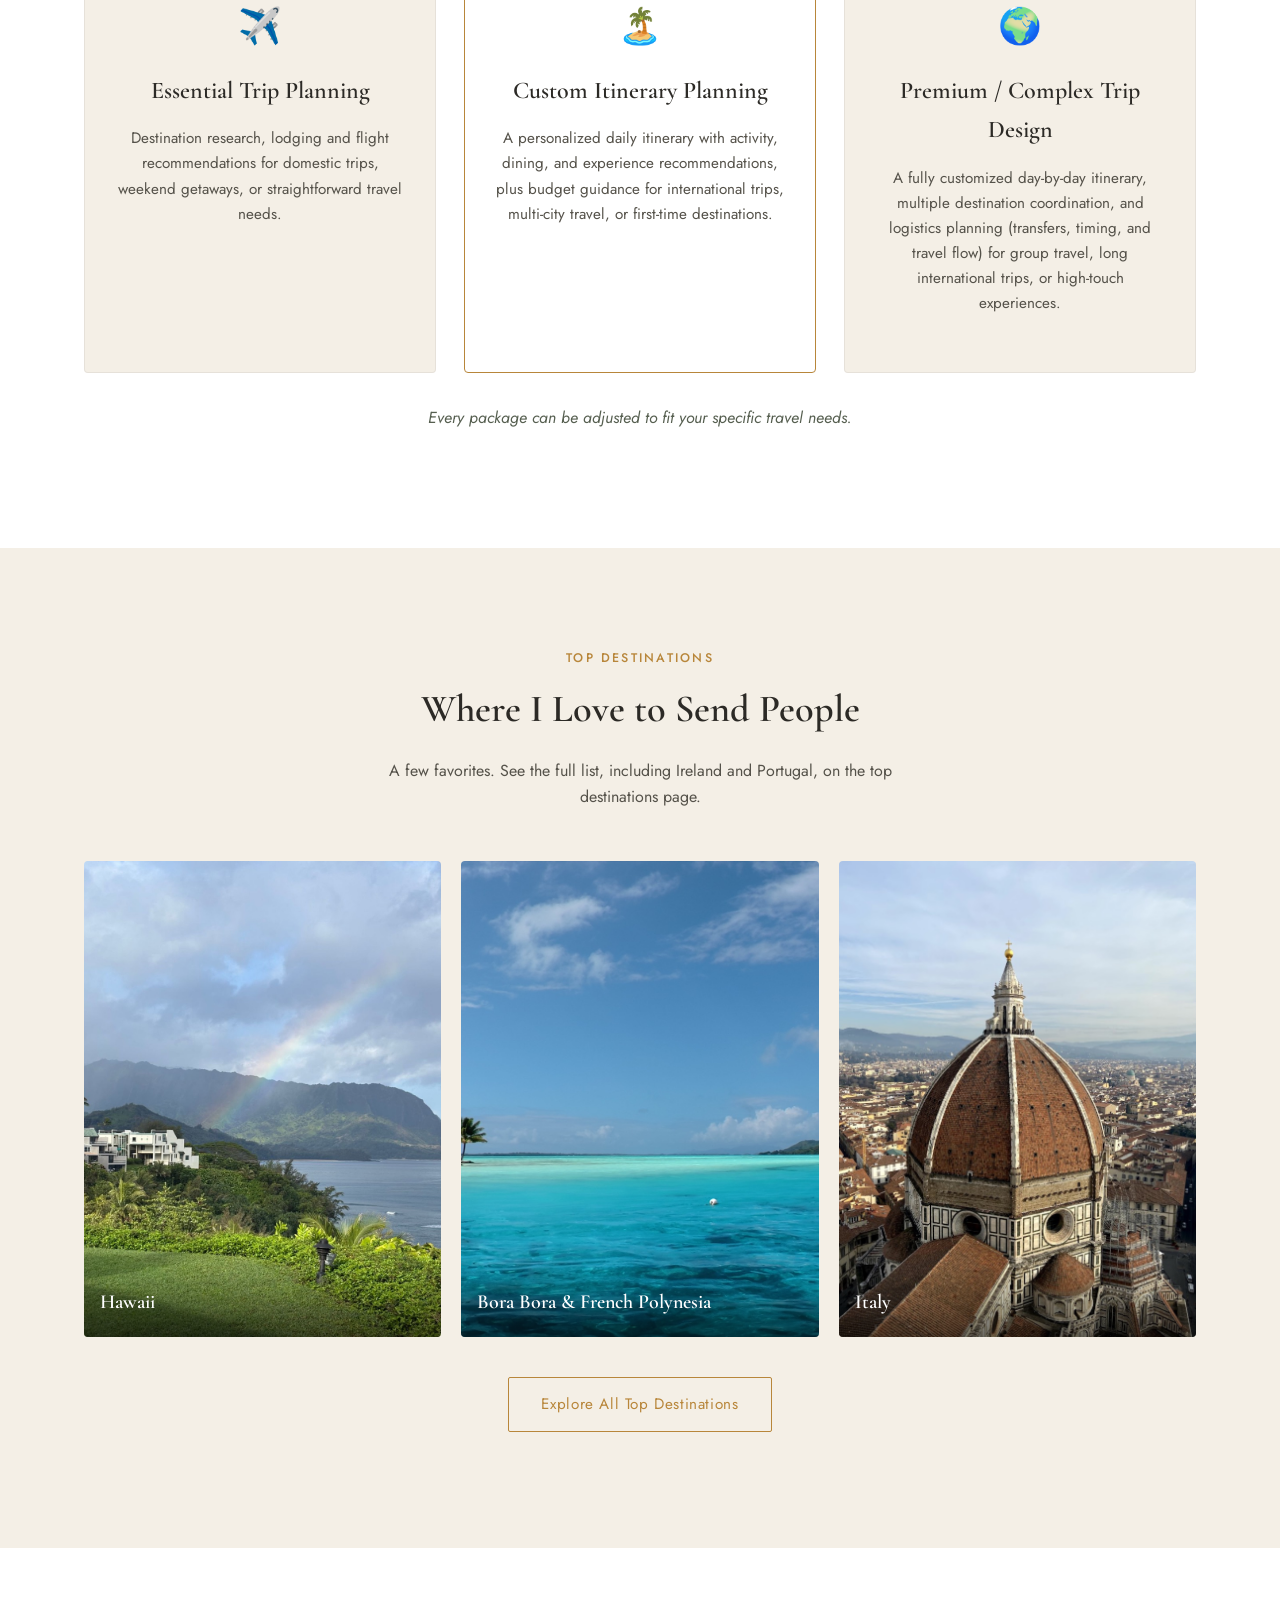
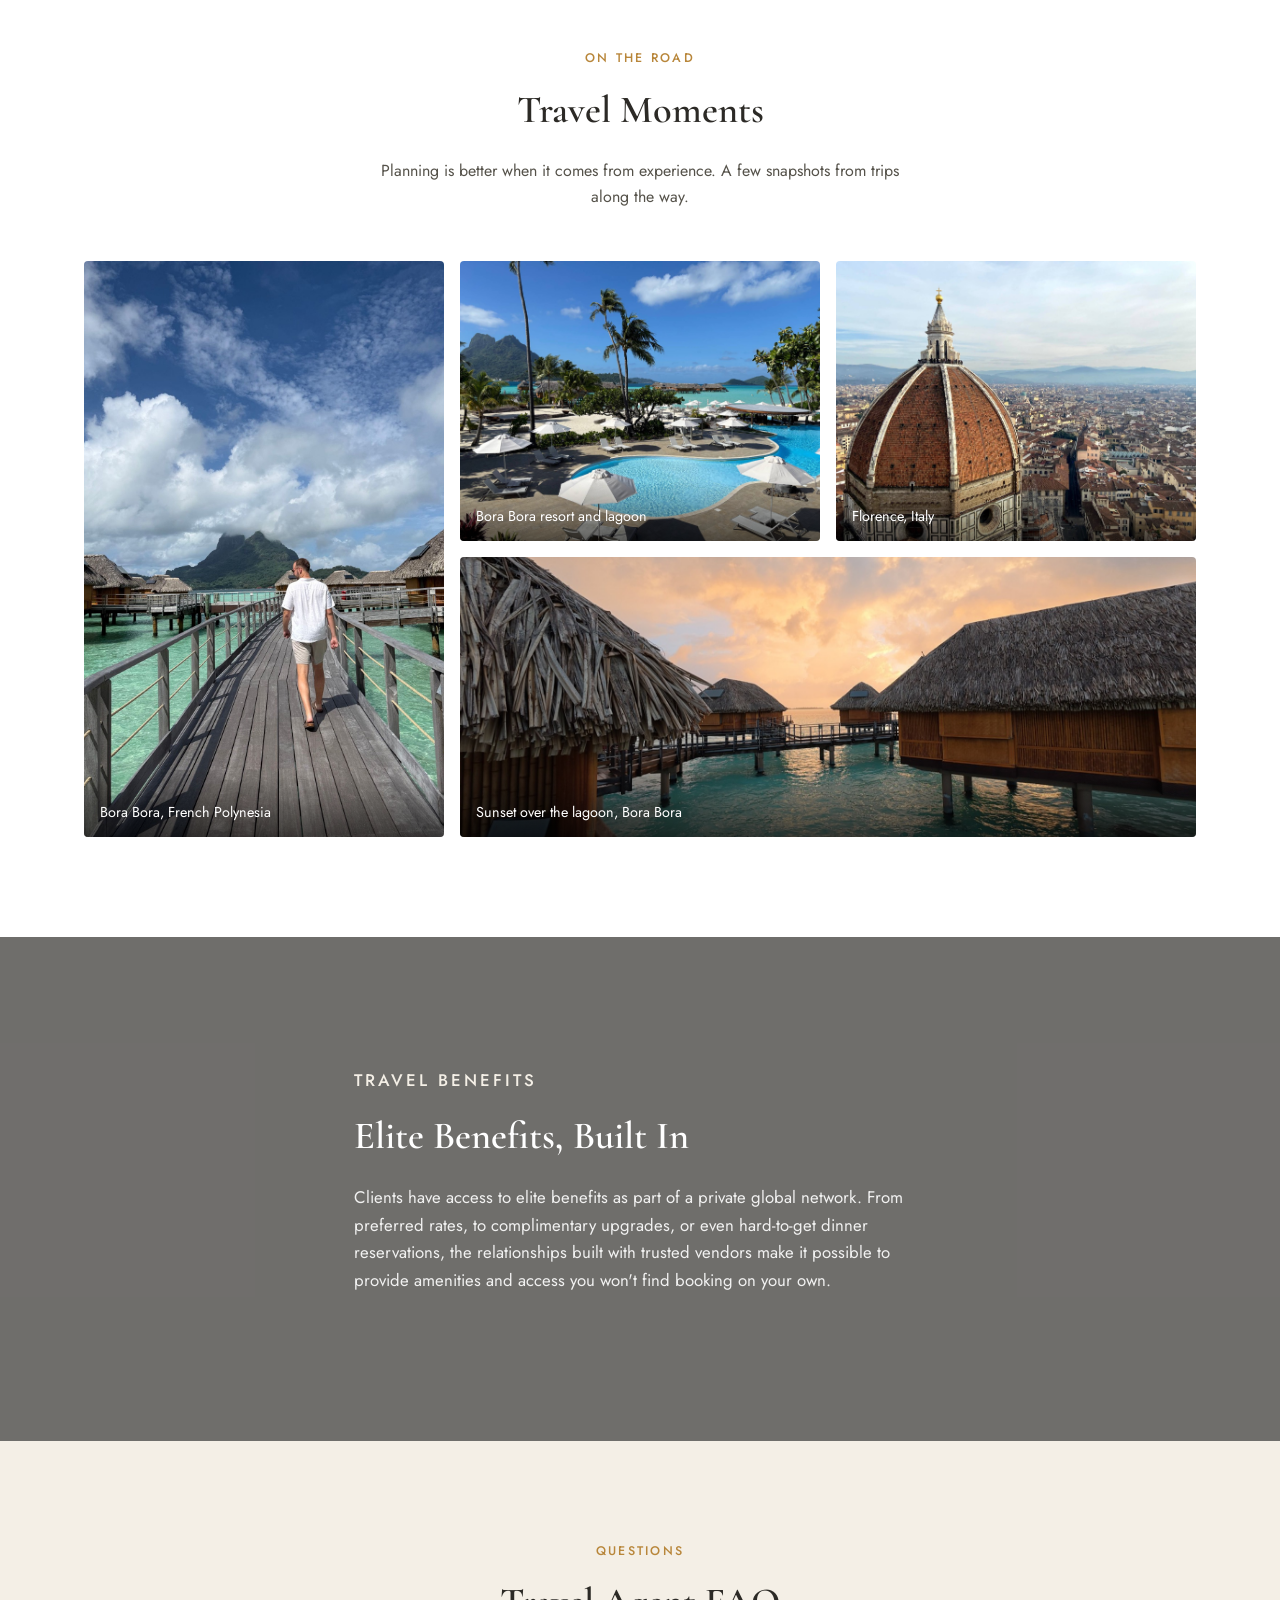
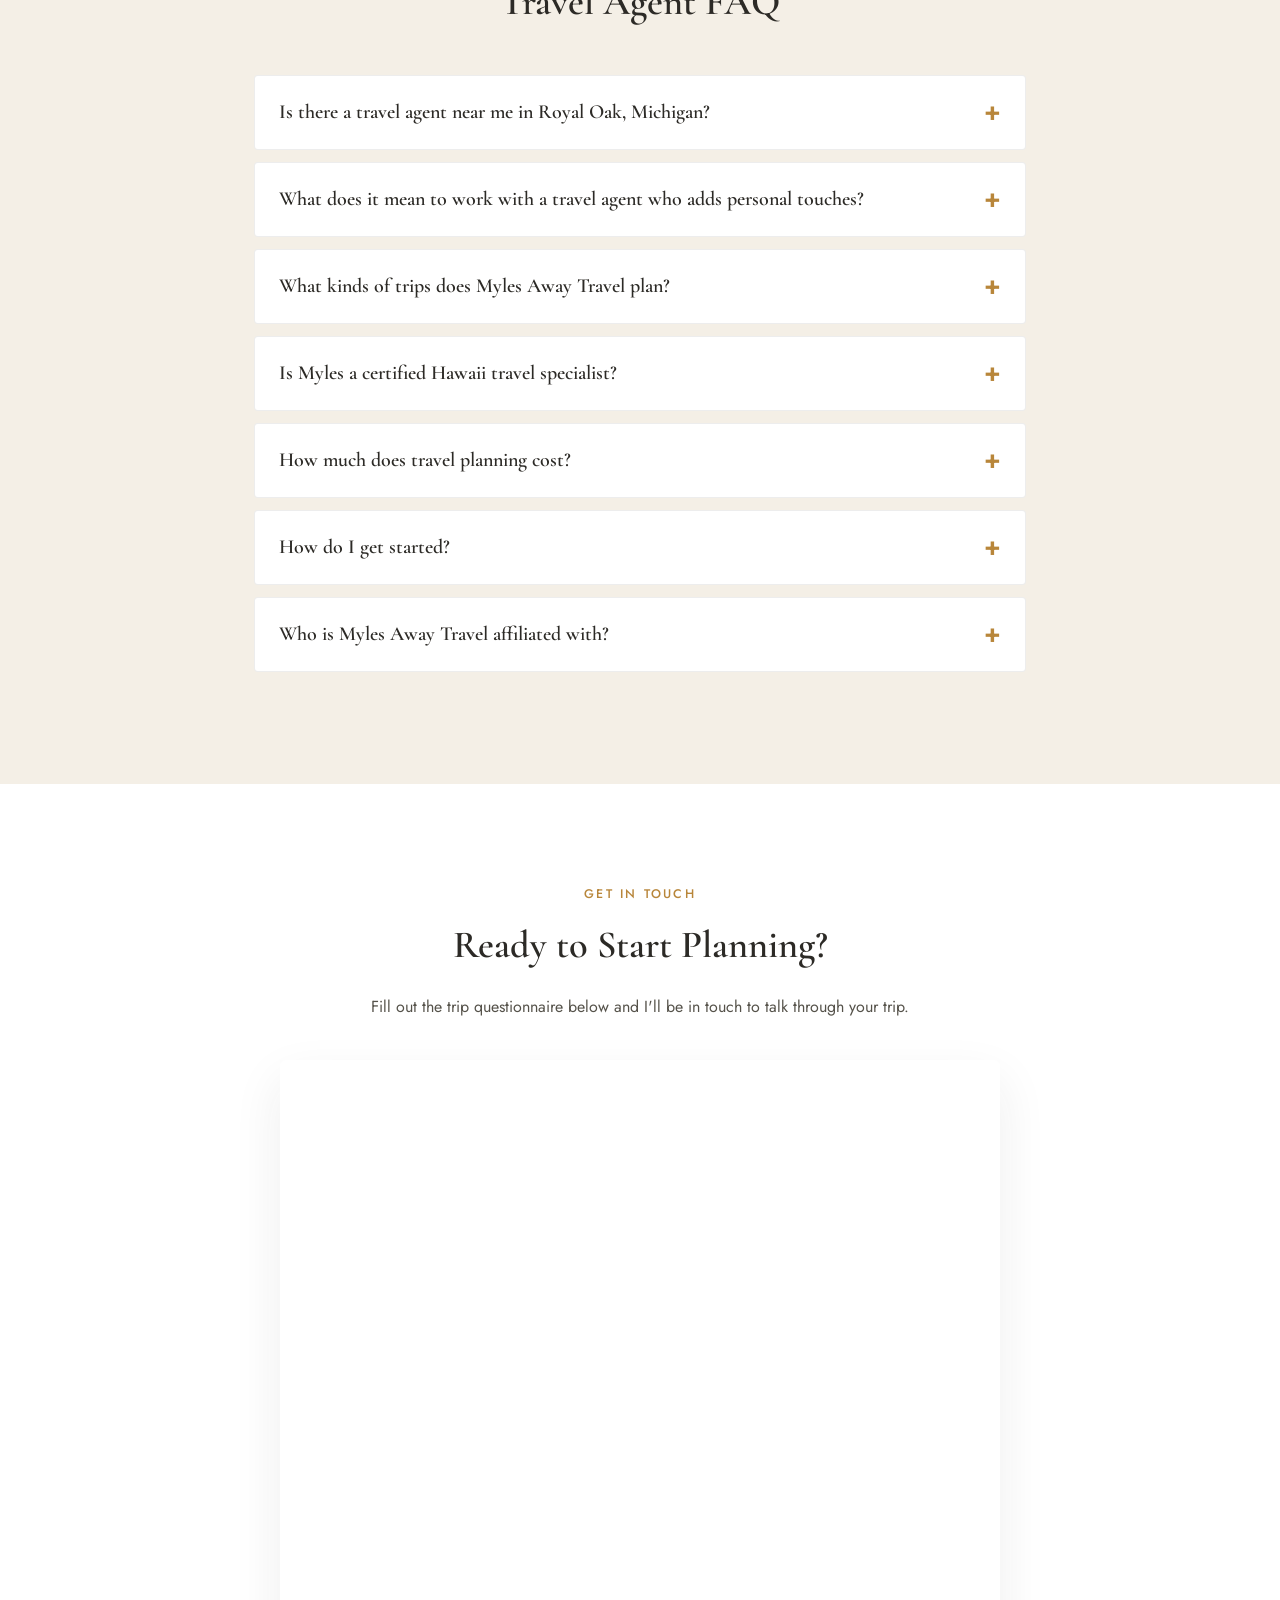
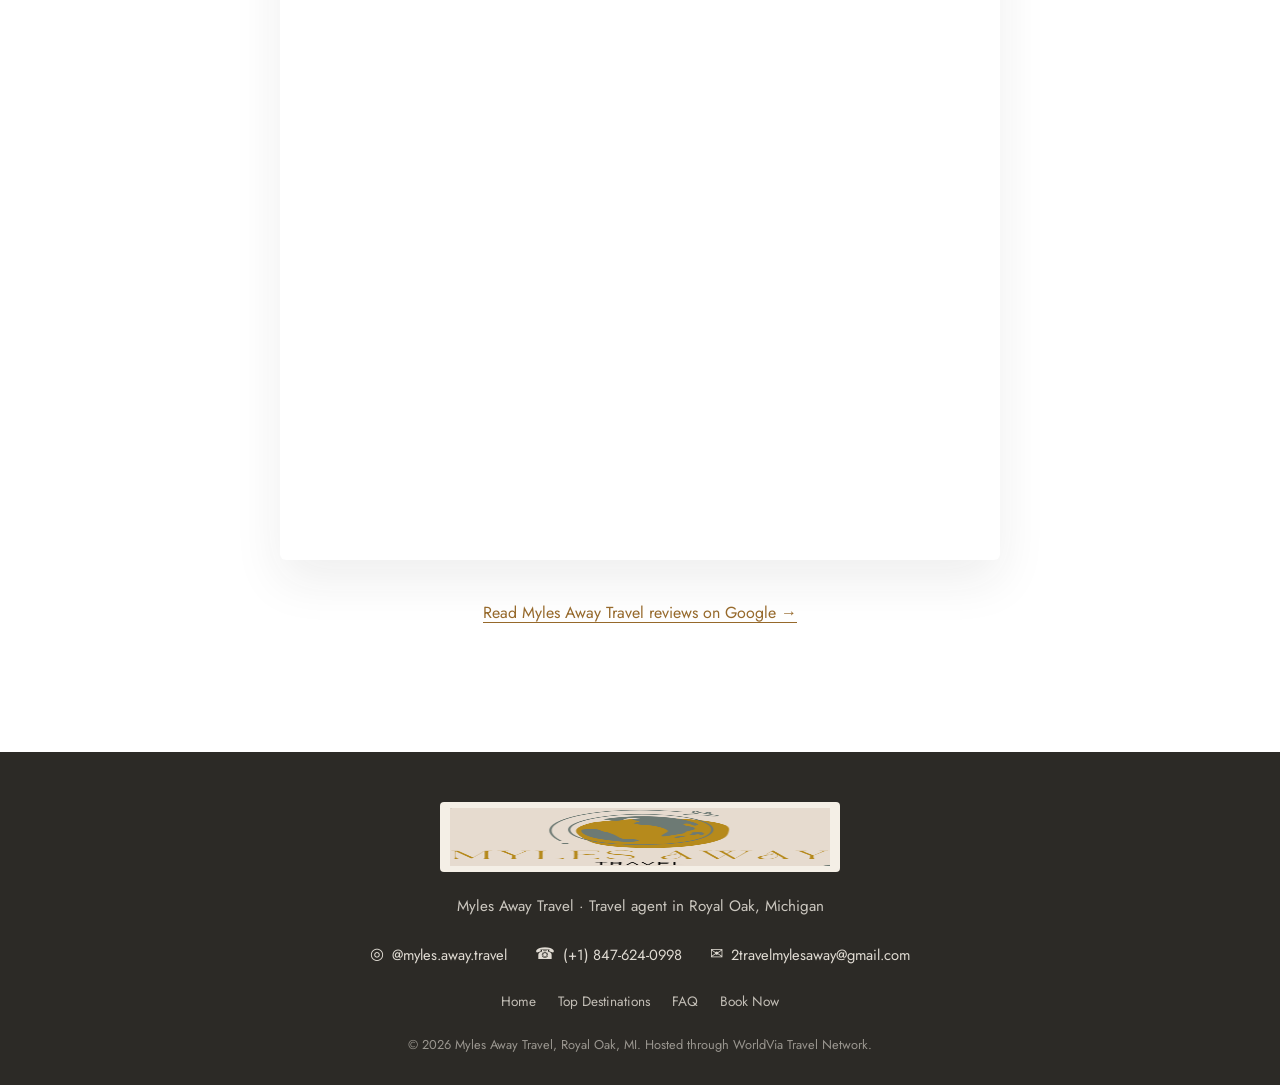
==== commit 64153d4e: "Add Royal Oak local SEO, AI-search optimization, destinations page, new photos - Royal Oak, MI locat" ====
--- a/index.html
+++ b/index.html
@@ -1,48 +1,205 @@
 <!DOCTYPE html>
-<html lang="en">
+<html lang="en-US">
 <head>
 <meta charset="UTF-8">
 <meta name="viewport" content="width=device-width, initial-scale=1.0">
-<title>Myles Away Travel | Travel Planning &amp; Custom Itineraries</title>
-<meta name="description" content="Myles Away Travel specializes in complex trip logistics, finding great deals, and hands-off travel planning so you can just enjoy the trip.">
-<link rel="icon" type="image/png" href="assets/images/favicon-32.png?v=2">
-<link rel="apple-touch-icon" href="assets/images/favicon-180.png?v=2">
+<title>Personal Travel Agent in Royal Oak, MI | Myles Away Travel</title>
+<meta name="description" content="Personal travel agent in Royal Oak, Michigan. Myles plans custom itineraries, complex multi-stop trips, and great deals for Hawaii, Bora Bora, Italy and beyond.">
+<meta name="robots" content="index, follow, max-image-preview:large, max-snippet:-1">
+<meta name="author" content="Myles Fiascone">
+<meta name="theme-color" content="#b8863a">
+<link rel="canonical" href="https://mylesaway-travel.com/">
+
+<meta name="geo.region" content="US-MI">
+<meta name="geo.placename" content="Royal Oak, Michigan">
+
+<meta property="og:type" content="website">
+<meta property="og:site_name" content="Myles Away Travel">
+<meta property="og:locale" content="en_US">
+<meta property="og:title" content="Travel Agent in Royal Oak, MI | Myles Away Travel">
+<meta property="og:description" content="A personal travel agent in Royal Oak, Michigan. Complex logistics, great deals, and hands-off travel planning.">
+<meta property="og:url" content="https://mylesaway-travel.com/">
+<meta property="og:image" content="https://mylesaway-travel.com/assets/images/og-image.jpg">
+<meta property="og:image:width" content="1200">
+<meta property="og:image:height" content="630">
+<meta property="og:image:alt" content="Turquoise lagoon and overwater bungalows in Bora Bora, French Polynesia">
+<meta name="twitter:card" content="summary_large_image">
+<meta name="twitter:title" content="Travel Agent in Royal Oak, MI | Myles Away Travel">
+<meta name="twitter:description" content="A personal travel agent in Royal Oak, Michigan. Complex logistics, great deals, and hands-off travel planning.">
+<meta name="twitter:image" content="https://mylesaway-travel.com/assets/images/og-image.jpg">
+
+<link rel="icon" type="image/png" sizes="32x32" href="assets/images/favicon-32.png?v=3">
+<link rel="icon" type="image/png" sizes="48x48" href="assets/images/favicon-48.png?v=3">
+<link rel="icon" type="image/png" sizes="192x192" href="assets/images/favicon-192.png?v=3">
+<link rel="apple-touch-icon" href="assets/images/favicon-180.png?v=3">
+
+<link rel="preload" as="image" href="assets/images/hawaii-kauai-coast.jpg?v=2" fetchpriority="high">
 <link rel="preconnect" href="https://fonts.googleapis.com">
 <link rel="preconnect" href="https://fonts.gstatic.com" crossorigin>
 <link href="https://fonts.googleapis.com/css2?family=Cormorant+Garamond:wght@500;600;700&family=Jost:wght@300;400;500;600&display=swap" rel="stylesheet">
-<link rel="stylesheet" href="css/style.css">
+<link rel="stylesheet" href="css/style.css?v=3">
+
+<script type="application/ld+json">
+{
+  "@context": "https://schema.org",
+  "@graph": [
+    {
+      "@type": "TravelAgency",
+      "@id": "https://mylesaway-travel.com/#business",
+      "name": "Myles Away Travel",
+      "alternateName": "Myles Away Travel – Travel Agent in Royal Oak, Michigan",
+      "url": "https://mylesaway-travel.com/",
+      "logo": "https://mylesaway-travel.com/assets/images/logo.png",
+      "image": [
+        "https://mylesaway-travel.com/assets/images/og-image.jpg",
+        "https://mylesaway-travel.com/assets/images/hawaii-kauai-coast.jpg"
+      ],
+      "description": "Myles Away Travel is a personal, hands-on travel agency in Royal Oak, Michigan specializing in complex trip logistics, finding great deals, and hands-off travel planning. Services include essential trip planning, custom itinerary planning, and premium / complex trip design for destinations such as Hawaii, Bora Bora, Italy, New Zealand, Ireland and Portugal.",
+      "slogan": "Complex logistics. Great deals. Hands-off travel.",
+      "telephone": "+1-847-624-0998",
+      "email": "2travelmylesaway@gmail.com",
+      "address": {
+        "@type": "PostalAddress",
+        "addressLocality": "Royal Oak",
+        "addressRegion": "MI",
+        "addressCountry": "US"
+      },
+      "areaServed": [
+        { "@type": "City", "name": "Royal Oak", "containedInPlace": { "@type": "State", "name": "Michigan" } },
+        { "@type": "City", "name": "Birmingham" },
+        { "@type": "City", "name": "Ferndale" },
+        { "@type": "City", "name": "Troy" },
+        { "@type": "City", "name": "Berkley" },
+        { "@type": "City", "name": "Clawson" },
+        { "@type": "City", "name": "Madison Heights" },
+        { "@type": "City", "name": "Detroit" },
+        { "@type": "AdministrativeArea", "name": "Oakland County, Michigan" },
+        { "@type": "AdministrativeArea", "name": "Metro Detroit" }
+      ],
+      "knowsAbout": ["Travel planning", "Custom itineraries", "Complex trip logistics", "Hawaii travel", "French Polynesia travel", "Bora Bora", "Italy travel", "New Zealand travel", "Ireland travel", "Portugal travel", "Group travel", "International travel"],
+      "memberOf": { "@type": "Organization", "name": "WorldVia Travel Network" },
+      "founder": { "@id": "https://mylesaway-travel.com/#myles" },
+      "employee": { "@id": "https://mylesaway-travel.com/#myles" },
+      "sameAs": [
+        "https://www.instagram.com/myles.away.travel/",
+        "https://www.google.com/search?q=Myles+Away+Travel&kgmid=/g/11zh75slhn"
+      ],
+      "hasOfferCatalog": {
+        "@type": "OfferCatalog",
+        "name": "Travel planning services",
+        "itemListElement": [
+          { "@type": "Offer", "itemOffered": { "@type": "Service", "name": "Essential Trip Planning", "description": "Destination research, lodging and flight recommendations for domestic trips, weekend getaways, or straightforward travel needs." } },
+          { "@type": "Offer", "itemOffered": { "@type": "Service", "name": "Custom Itinerary Planning", "description": "A personalized daily itinerary with activity, dining, and experience recommendations, plus budget guidance for international trips, multi-city travel, or first-time destinations." } },
+          { "@type": "Offer", "itemOffered": { "@type": "Service", "name": "Premium / Complex Trip Design", "description": "A fully customized day-by-day itinerary, multiple destination coordination, and logistics planning for group travel, long international trips, or high-touch experiences." } }
+        ]
+      }
+    },
+    {
+      "@type": "Person",
+      "@id": "https://mylesaway-travel.com/#myles",
+      "name": "Myles Fiascone",
+      "jobTitle": "Travel Agent",
+      "description": "Royal Oak, Michigan travel agent and certified Hawai'i Destination Expert who plans personal, logistics-heavy trips for clients.",
+      "worksFor": { "@id": "https://mylesaway-travel.com/#business" },
+      "hasCredential": { "@type": "EducationalOccupationalCredential", "name": "Hawai'i Destination Expert", "credentialCategory": "certification" },
+      "sameAs": ["https://www.instagram.com/myles.away.travel/"]
+    },
+    {
+      "@type": "WebSite",
+      "@id": "https://mylesaway-travel.com/#website",
+      "url": "https://mylesaway-travel.com/",
+      "name": "Myles Away Travel",
+      "inLanguage": "en-US",
+      "publisher": { "@id": "https://mylesaway-travel.com/#business" }
+    },
+    {
+      "@type": "WebPage",
+      "@id": "https://mylesaway-travel.com/#webpage",
+      "url": "https://mylesaway-travel.com/",
+      "name": "Personal Travel Agent in Royal Oak, MI | Myles Away Travel",
+      "isPartOf": { "@id": "https://mylesaway-travel.com/#website" },
+      "about": { "@id": "https://mylesaway-travel.com/#business" },
+      "primaryImageOfPage": "https://mylesaway-travel.com/assets/images/og-image.jpg",
+      "inLanguage": "en-US"
+    },
+    {
+      "@type": "FAQPage",
+      "@id": "https://mylesaway-travel.com/#faq",
+      "mainEntity": [
+        {
+          "@type": "Question",
+          "name": "Is there a travel agent near me in Royal Oak, Michigan?",
+          "acceptedAnswer": { "@type": "Answer", "text": "Yes. Myles Away Travel is based in Royal Oak, Michigan and works with travelers across Metro Detroit and Oakland County, including Royal Oak, Birmingham, Ferndale, Troy, Berkley, Clawson, Madison Heights and Detroit." }
+        },
+        {
+          "@type": "Question",
+          "name": "What does it mean to work with a travel agent who adds personal touches?",
+          "acceptedAnswer": { "@type": "Answer", "text": "You work one-on-one with Myles, the same person who researches, plans and books your trip. He learns how you like to travel, builds the itinerary around you, and handles the details, from flights and transfers to dining and activities, so nothing is handed off to a call center." }
+        },
+        {
+          "@type": "Question",
+          "name": "What kinds of trips does Myles Away Travel plan?",
+          "acceptedAnswer": { "@type": "Answer", "text": "Everything from weekend getaways to multi-city international trips and group travel. Myles specializes in complex logistics such as multiple destinations, transfers and timing, and in finding good deals. Favorite destinations include Hawaii, Bora Bora and French Polynesia, Italy, New Zealand, Ireland and Portugal." }
+        },
+        {
+          "@type": "Question",
+          "name": "Is Myles a certified Hawaii travel specialist?",
+          "acceptedAnswer": { "@type": "Answer", "text": "Yes. Myles is a certified Hawai'i Destination Expert." }
+        },
+        {
+          "@type": "Question",
+          "name": "How much does travel planning cost?",
+          "acceptedAnswer": { "@type": "Answer", "text": "Myles offers three packages: Essential Trip Planning, Custom Itinerary Planning, and Premium / Complex Trip Design. Packages can be adjusted to your travel needs, so the fee depends on the size and complexity of your trip. Submit the trip questionnaire to get started." }
+        },
+        {
+          "@type": "Question",
+          "name": "How do I get started?",
+          "acceptedAnswer": { "@type": "Answer", "text": "Fill out the short trip questionnaire on this page, or contact Myles at 847-624-0998 or 2travelmylesaway@gmail.com. He will follow up to talk through your dates, destinations and travel style." }
+        },
+        {
+          "@type": "Question",
+          "name": "Who is Myles Away Travel affiliated with?",
+          "acceptedAnswer": { "@type": "Answer", "text": "Myles Away Travel is hosted through WorldVia Travel Network, which gives clients access to supplier relationships, preferred rates and amenities that can be hard to get when booking on your own." }
+        }
+      ]
+    }
+  ]
+}
+</script>
 </head>
 <body>
 
+<a class="skip-link" href="#main">Skip to content</a>
+
 <header class="site-header">
   <div class="container header-inner">
-    <a href="#top" class="logo-link">
-      <img src="assets/images/logo.png?v=2" alt="Myles Away Travel" class="logo-img">
+    <a href="#top" class="logo-link" aria-label="Myles Away Travel home">
+      <img src="assets/images/logo.png?v=2" alt="Myles Away Travel logo" class="logo-img" width="400" height="287">
     </a>
-    <nav class="main-nav">
+    <nav class="main-nav" aria-label="Main">
       <button class="nav-toggle" aria-label="Toggle navigation" aria-expanded="false">
         <span></span><span></span><span></span>
       </button>
       <ul class="nav-list">
         <li><a href="#about">About</a></li>
         <li><a href="#services">Services</a></li>
-        <li><a href="#destinations">Destinations</a></li>
-        <li><a href="#benefits">Benefits</a></li>
+        <li><a href="destinations.html">Top Destinations</a></li>
+        <li><a href="#faq">FAQ</a></li>
         <li><a href="#contact" class="nav-cta">Book Now</a></li>
       </ul>
     </nav>
   </div>
 </header>
 
-<main>
+<main id="main">
 
   <section id="top" class="hero">
-    <div class="hero-bg" style="background-image: url('assets/images/hawaii-kauai-coast.jpg?v=2');"></div>
+    <div class="hero-bg" style="background-image: url('assets/images/hawaii-kauai-coast.jpg?v=2');" role="img" aria-label="Hiker overlooking the Na Pali Coast in Kauai, Hawaii"></div>
     <div class="hero-overlay"></div>
     <div class="container hero-content">
-      <p class="eyebrow">Research. Planning. Booking.</p>
+      <p class="eyebrow">Personal Travel Agent &middot; Royal Oak, Michigan</p>
       <h1>Complex logistics.<br>Great deals.<br>Hands-off travel.</h1>
-      <p class="hero-sub">Personalized trip planning for travelers who'd rather be living the experience than organizing it.</p>
+      <p class="hero-sub">Myles Away Travel is a Royal Oak, Michigan travel agency offering one-on-one trip planning with real personal touches, for travelers who would rather be living the experience than organizing it.</p>
       <a href="#contact" class="btn btn-primary">Start Planning Your Trip</a>
     </div>
   </section>
@@ -50,16 +207,42 @@
   <section id="about" class="about">
     <div class="container about-inner">
       <div class="about-image">
-        <img src="assets/images/hawaii-kauai-coast.jpg?v=2" alt="Na Pali Coast, Hawaii">
-        <img src="assets/images/hawaii-destination-expert-badge.png" alt="Hawaii Destination Expert badge" class="badge-float">
+        <img src="assets/images/hawaii-kauai-coast.jpg?v=2" alt="Na Pali Coast on Kauai, Hawaii" width="1920" height="1083" loading="lazy" decoding="async">
+        <img src="assets/images/hawaii-destination-expert-badge.png" alt="Hawai'i Destination Expert certification badge" class="badge-float" width="1200" height="1200" loading="lazy" decoding="async">
       </div>
       <div class="about-text">
         <p class="eyebrow">About Myles</p>
-        <h2>Hi, I'm Myles.</h2>
-        <p>Traveling is my favorite thing in the world — and helping other people get to experience that same feeling is a close second. There's nothing quite like watching a trip come together: the right flight, the right stay, the right day trip nobody else would have found, all lined up so all you have to do is show up and enjoy it.</p>
-        <p>I've been planning travel for clients for over a year now, handling everything from quick weekend getaways to multi-country itineraries with a lot of moving parts. I specialize in the logistics-heavy stuff — finding the deals, coordinating the transfers and timing, and smoothing out the details most people don't even realize need planning until they're standing in an airport without one.</p>
+        <h2>Hi, I'm Myles, your Royal Oak travel agent.</h2>
+        <p>Traveling is my favorite thing in the world, and helping other people get to experience that same feeling is a close second. There's nothing quite like watching a trip come together: the right flight, the right stay, the right day trip nobody else would have found, all lined up so all you have to do is show up and enjoy it.</p>
+        <p>I've been planning travel for clients for over a year now, handling everything from quick weekend getaways to multi-country itineraries with a lot of moving parts. I specialize in the logistics-heavy stuff: finding the deals, coordinating the transfers and timing, and smoothing out the details most people don't even realize need planning until they're standing in an airport without one.</p>
         <p>I'm a certified <strong>Hawai'i Destination Expert</strong> and I'm proud to be hosted through <strong>WorldVia Travel Network</strong>, which gives my clients access to relationships and rates you won't find booking on your own.</p>
         <a href="#contact" class="btn btn-outline">Let's Plan Your Trip</a>
+      </div>
+    </div>
+  </section>
+
+  <section id="personal-touch" class="why">
+    <div class="container">
+      <p class="eyebrow center">A Travel Agent With Personal Touches</p>
+      <h2 class="center">Planning That Feels Personal, Because It Is</h2>
+      <p class="section-sub center">When you work with Myles Away Travel, you work with Myles. No call centers, no cookie-cutter packages.</p>
+      <div class="why-grid">
+        <div class="why-card">
+          <h3>One-on-one planning</h3>
+          <p>Every trip starts with a conversation about how you like to travel: foodie, outdoorsy, city explorer, or all three. Your itinerary is built around you and your travel partners.</p>
+        </div>
+        <div class="why-card">
+          <h3>Complex logistics, handled</h3>
+          <p>Multiple destinations, transfers, tight connections, group travel. The pieces that make a trip stressful are the ones I specialize in lining up.</p>
+        </div>
+        <div class="why-card">
+          <h3>Deals and insider access</h3>
+          <p>Through WorldVia Travel Network I can tap into preferred rates, upgrades and hard-to-get reservations, and I look for value at every step.</p>
+        </div>
+        <div class="why-card">
+          <h3>Local to Royal Oak, MI</h3>
+          <p>Based right here in Royal Oak, I work with travelers across Metro Detroit and Oakland County, including Birmingham, Ferndale, Troy, Berkley, Clawson, Madison Heights and Detroit, and with travelers farther afield.</p>
+        </div>
       </div>
     </div>
   </section>
@@ -67,23 +250,23 @@
   <section id="services" class="services">
     <div class="container">
       <p class="eyebrow center">What I Offer</p>
-      <h2 class="center">Trip Planning, Your Way</h2>
+      <h2 class="center">Trip Planning Services, Your Way</h2>
       <p class="section-sub center">Every trip gets a package built around how much planning you actually want off your plate.</p>
       <div class="services-grid">
         <div class="service-card">
-          <div class="service-icon">✈️</div>
+          <div class="service-icon" aria-hidden="true">✈️</div>
           <h3>Essential Trip Planning</h3>
           <p>Destination research, lodging and flight recommendations for domestic trips, weekend getaways, or straightforward travel needs.</p>
         </div>
         <div class="service-card featured">
-          <div class="service-icon">🏝️</div>
+          <div class="service-icon" aria-hidden="true">🏝️</div>
           <h3>Custom Itinerary Planning</h3>
           <p>A personalized daily itinerary with activity, dining, and experience recommendations, plus budget guidance for international trips, multi-city travel, or first-time destinations.</p>
         </div>
         <div class="service-card">
-          <div class="service-icon">🌍</div>
+          <div class="service-icon" aria-hidden="true">🌍</div>
           <h3>Premium / Complex Trip Design</h3>
-          <p>A fully customized day-by-day itinerary, multiple destination coordination, and logistics planning — transfers, timing, and travel flow — for group travel, long international trips, or high-touch experiences.</p>
+          <p>A fully customized day-by-day itinerary, multiple destination coordination, and logistics planning (transfers, timing, and travel flow) for group travel, long international trips, or high-touch experiences.</p>
         </div>
       </div>
       <p class="section-note center">Every package can be adjusted to fit your specific travel needs.</p>
@@ -92,25 +275,49 @@
 
   <section id="destinations" class="destinations">
     <div class="container">
-      <p class="eyebrow center">Favorite Destinations</p>
+      <p class="eyebrow center">Top Destinations</p>
       <h2 class="center">Where I Love to Send People</h2>
-      <div class="destinations-grid">
-        <div class="destination-card">
-          <img src="assets/images/french-polynesia-lagoon.jpg?v=2" alt="French Polynesia lagoon">
-          <div class="destination-label">French Polynesia</div>
-        </div>
-        <div class="destination-card">
-          <img src="assets/images/hawaii-kauai-coast.jpg?v=2" alt="Na Pali Coast, Hawaii">
+      <p class="section-sub center">A few favorites. See the full list, including Ireland and Portugal, on the top destinations page.</p>
+      <div class="destinations-grid three">
+        <a class="destination-card" href="destinations.html#hawaii">
+          <img src="assets/images/kauai-hanalei-rainbow.jpg" alt="Rainbow over the Hanalei Bay coastline on Kauai, Hawaii" width="1600" height="1200" loading="lazy" decoding="async">
           <div class="destination-label">Hawaii</div>
-        </div>
-        <div class="destination-card">
-          <img src="assets/images/italy-florence.jpg" alt="Duomo, Florence, Italy">
+        </a>
+        <a class="destination-card" href="destinations.html#bora-bora-french-polynesia">
+          <img src="assets/images/french-polynesia-lagoon.jpg?v=2" alt="Turquoise lagoon in French Polynesia" width="1920" height="1083" loading="lazy" decoding="async">
+          <div class="destination-label">Bora Bora &amp; French Polynesia</div>
+        </a>
+        <a class="destination-card" href="destinations.html#italy">
+          <img src="assets/images/italy-florence.jpg" alt="Florence Cathedral dome rising above the city, Italy" width="1441" height="1920" loading="lazy" decoding="async">
           <div class="destination-label">Italy</div>
-        </div>
-        <div class="destination-card">
-          <img src="assets/images/new-zealand-waterfall.jpg?v=2" alt="Waterfall in New Zealand">
-          <div class="destination-label">New Zealand</div>
-        </div>
+        </a>
+      </div>
+      <p class="center cta-row"><a href="destinations.html" class="btn btn-outline">Explore All Top Destinations</a></p>
+    </div>
+  </section>
+
+  <section id="gallery" class="gallery-section">
+    <div class="container">
+      <p class="eyebrow center">On the Road</p>
+      <h2 class="center">Travel Moments</h2>
+      <p class="section-sub center">Planning is better when it comes from experience. A few snapshots from trips along the way.</p>
+      <div class="gallery">
+        <figure class="gallery-item tall">
+          <img src="assets/images/bora-bora-overwater-walkway.jpg" alt="Walking an overwater bungalow pier toward Mount Otemanu in Bora Bora, French Polynesia" width="1200" height="1600" loading="lazy" decoding="async">
+          <figcaption>Bora Bora, French Polynesia</figcaption>
+        </figure>
+        <figure class="gallery-item">
+          <img src="assets/images/bora-bora-resort-pool.jpg" alt="Resort pool, white sand beach and overwater bungalows in Bora Bora" width="1600" height="1200" loading="lazy" decoding="async">
+          <figcaption>Bora Bora resort and lagoon</figcaption>
+        </figure>
+        <figure class="gallery-item">
+          <img src="assets/images/florence-duomo-skyline.jpg" alt="Florence Cathedral dome and terracotta rooftops of Florence, Italy" width="1600" height="1200" loading="lazy" decoding="async">
+          <figcaption>Florence, Italy</figcaption>
+        </figure>
+        <figure class="gallery-item wide">
+          <img src="assets/images/bora-bora-sunset-bungalows.jpg" alt="Overwater bungalows glowing at sunset in Bora Bora" width="1600" height="902" loading="lazy" decoding="async">
+          <figcaption>Sunset over the lagoon, Bora Bora</figcaption>
+        </figure>
       </div>
     </div>
   </section>
@@ -125,11 +332,48 @@
     </div>
   </section>
 
+  <section id="faq" class="faq">
+    <div class="container faq-inner">
+      <p class="eyebrow center">Questions</p>
+      <h2 class="center">Travel Agent FAQ</h2>
+      <div class="faq-list">
+        <details>
+          <summary>Is there a travel agent near me in Royal Oak, Michigan?</summary>
+          <p>Yes. Myles Away Travel is based in Royal Oak, Michigan and works with travelers across Metro Detroit and Oakland County, including Royal Oak, Birmingham, Ferndale, Troy, Berkley, Clawson, Madison Heights and Detroit.</p>
+        </details>
+        <details>
+          <summary>What does it mean to work with a travel agent who adds personal touches?</summary>
+          <p>You work one-on-one with Myles, the same person who researches, plans and books your trip. He learns how you like to travel, builds the itinerary around you, and handles the details, from flights and transfers to dining and activities, so nothing is handed off to a call center.</p>
+        </details>
+        <details>
+          <summary>What kinds of trips does Myles Away Travel plan?</summary>
+          <p>Everything from weekend getaways to multi-city international trips and group travel. Myles specializes in complex logistics such as multiple destinations, transfers and timing, and in finding good deals. Favorite destinations include Hawaii, Bora Bora and French Polynesia, Italy, New Zealand, Ireland and Portugal. <a href="destinations.html">See top destinations</a>.</p>
+        </details>
+        <details>
+          <summary>Is Myles a certified Hawaii travel specialist?</summary>
+          <p>Yes. Myles is a certified Hawai'i Destination Expert.</p>
+        </details>
+        <details>
+          <summary>How much does travel planning cost?</summary>
+          <p>Myles offers three packages: Essential Trip Planning, Custom Itinerary Planning, and Premium / Complex Trip Design. Packages can be adjusted to your travel needs, so the fee depends on the size and complexity of your trip. Submit the trip questionnaire to get started.</p>
+        </details>
+        <details>
+          <summary>How do I get started?</summary>
+          <p>Fill out the short trip questionnaire below, or contact Myles at <a href="tel:+18476240998">847-624-0998</a> or <a href="mailto:2travelmylesaway@gmail.com">2travelmylesaway@gmail.com</a>. He will follow up to talk through your dates, destinations and travel style.</p>
+        </details>
+        <details>
+          <summary>Who is Myles Away Travel affiliated with?</summary>
+          <p>Myles Away Travel is hosted through WorldVia Travel Network, which gives clients access to supplier relationships, preferred rates and amenities that can be hard to get when booking on your own.</p>
+        </details>
+      </div>
+    </div>
+  </section>
+
   <section id="contact" class="contact">
     <div class="container">
       <p class="eyebrow center">Get In Touch</p>
       <h2 class="center">Ready to Start Planning?</h2>
-      <p class="section-sub center">Fill out the form below and I'll be in touch to talk through your trip.</p>
+      <p class="section-sub center">Fill out the trip questionnaire below and I'll be in touch to talk through your trip.</p>
       <div class="form-wrapper">
         <iframe
           src="https://docs.google.com/forms/d/e/1FAIpQLSdUcX4XweutR1CRD30yoPBO6sLDH---9CmOKqny6dBM328yoQ/viewform?embedded=true"
@@ -138,8 +382,10 @@
           frameborder="0"
           marginheight="0"
           marginwidth="0"
-          title="Myles Away Travel booking form">Loading form…</iframe>
-      </div>
+          loading="lazy"
+          title="Myles Away Travel trip questionnaire">Loading form…</iframe>
+      </div>
+      <p class="center cta-row"><a class="reviews-link" href="https://share.google/xoIbLiC4bpm47TVBR" target="_blank" rel="noopener">Read Myles Away Travel reviews on Google &rarr;</a></p>
     </div>
   </section>
 
@@ -147,22 +393,29 @@
 
 <footer class="site-footer">
   <div class="container footer-inner">
-    <img src="assets/images/logo.png?v=2" alt="Myles Away Travel" class="footer-logo">
-    <div class="footer-contact">
-      <a href="https://instagram.com/myles.away.travel" target="_blank" rel="noopener">
-        <span class="footer-icon">◎</span> @myles.away.travel
+    <img src="assets/images/logo.png?v=2" alt="Myles Away Travel logo" class="footer-logo" width="400" height="287" loading="lazy">
+    <p class="footer-tagline">Myles Away Travel &middot; Travel agent in Royal Oak, Michigan</p>
+    <address class="footer-contact">
+      <a href="https://www.instagram.com/myles.away.travel/" target="_blank" rel="noopener">
+        <span class="footer-icon" aria-hidden="true">◎</span> @myles.away.travel
       </a>
       <a href="tel:+18476240998">
-        <span class="footer-icon">☎</span> (+1) 847-624-0998
+        <span class="footer-icon" aria-hidden="true">☎</span> (+1) 847-624-0998
       </a>
       <a href="mailto:2travelmylesaway@gmail.com">
-        <span class="footer-icon">✉</span> 2travelmylesaway@gmail.com
+        <span class="footer-icon" aria-hidden="true">✉</span> 2travelmylesaway@gmail.com
       </a>
-    </div>
-    <p class="footer-copy">&copy; <span id="year"></span> Myles Away Travel. Powered by WorldVia Travel Network.</p>
+    </address>
+    <nav class="footer-links" aria-label="Footer">
+      <a href="index.html">Home</a>
+      <a href="destinations.html">Top Destinations</a>
+      <a href="#faq">FAQ</a>
+      <a href="#contact">Book Now</a>
+    </nav>
+    <p class="footer-copy">&copy; <span id="year">2026</span> Myles Away Travel, Royal Oak, MI. Hosted through WorldVia Travel Network.</p>
   </div>
 </footer>
 
-<script src="js/script.js"></script>
+<script src="js/script.js?v=3"></script>
 </body>
 </html>
--- a/css/style.css
+++ b/css/style.css
@@ -228,7 +228,7 @@
 .about-text .eyebrow { }
 
 /* Services */
-.services { padding: 100px 0; background: var(--cream); }
+.services { padding: 100px 0; background: var(--white); }
 
 .services-grid {
   display: grid;
@@ -238,7 +238,7 @@
 }
 
 .service-card {
-  background: var(--white);
+  background: var(--cream);
   padding: 40px 30px;
   border-radius: 4px;
   text-align: center;
@@ -262,7 +262,7 @@
 .service-card p { font-size: 0.95rem; }
 
 /* Destinations */
-.destinations { padding: 100px 0; background: var(--white); }
+.destinations { padding: 100px 0; background: var(--cream); }
 
 .destinations-grid {
   display: grid;
@@ -331,7 +331,7 @@
 .benefits p { color: rgba(255,255,255,0.9); font-size: 1.05rem; }
 
 /* Contact */
-.contact { padding: 100px 0 110px; background: var(--cream); }
+.contact { padding: 100px 0 110px; background: var(--white); }
 
 .form-wrapper {
   max-width: 720px;
@@ -419,3 +419,245 @@
   .benefits-bg { background-attachment: scroll; }
   .badge-float { width: 90px; bottom: -18px; right: -14px; }
 }
+
+/* Accessibility */
+.skip-link {
+  position: absolute;
+  left: 12px;
+  top: -60px;
+  background: var(--ink);
+  color: var(--white);
+  padding: 10px 16px;
+  z-index: 200;
+  border-radius: 2px;
+  text-decoration: none;
+}
+.skip-link:focus { top: 12px; }
+
+a:focus-visible, button:focus-visible, summary:focus-visible {
+  outline: 2px solid var(--gold);
+  outline-offset: 3px;
+}
+
+.nav-list a[aria-current="page"] { color: var(--gold); }
+
+.cta-row { margin-top: 40px; }
+
+.reviews-link {
+  color: var(--gold-dark);
+  text-decoration: underline;
+  text-underline-offset: 4px;
+}
+.reviews-link:hover { color: var(--gold); }
+
+/* Why / personal touch */
+.why { padding: 100px 0; background: var(--cream); }
+
+.why-grid {
+  display: grid;
+  grid-template-columns: repeat(4, 1fr);
+  gap: 24px;
+  margin-top: 50px;
+}
+
+.why-card {
+  background: var(--white);
+  padding: 32px 26px;
+  border-radius: 4px;
+  border-top: 3px solid var(--gold);
+}
+.why-card h3 { font-size: 1.35rem; }
+.why-card p { font-size: 0.95rem; margin: 0; }
+
+/* Destination cards as links */
+a.destination-card { display: block; text-decoration: none; }
+.destinations-grid.three { grid-template-columns: repeat(3, 1fr); }
+
+/* Gallery */
+.gallery-section { padding: 100px 0; background: var(--white); }
+
+.gallery {
+  display: grid;
+  grid-template-columns: repeat(3, 1fr);
+  grid-auto-rows: 280px;
+  gap: 16px;
+  margin-top: 50px;
+}
+
+.gallery-item {
+  position: relative;
+  margin: 0;
+  overflow: hidden;
+  border-radius: 4px;
+}
+.gallery-item.tall { grid-row: span 2; }
+.gallery-item.wide { grid-column: span 2; }
+
+.gallery-item img {
+  width: 100%;
+  height: 100%;
+  object-fit: cover;
+  transition: transform 0.4s ease;
+}
+.gallery-item:hover img { transform: scale(1.05); }
+
+.gallery-item figcaption {
+  position: absolute;
+  left: 0; right: 0; bottom: 0;
+  padding: 24px 16px 12px;
+  background: linear-gradient(0deg, rgba(0,0,0,0.55), transparent);
+  color: var(--white);
+  font-size: 0.9rem;
+}
+
+/* FAQ */
+.faq { padding: 100px 0; background: var(--cream); }
+.faq-inner { max-width: 820px; }
+.faq-list { margin-top: 40px; }
+
+.faq details {
+  background: var(--white);
+  border: 1px solid rgba(0,0,0,0.07);
+  border-radius: 4px;
+  margin-bottom: 12px;
+}
+
+.faq summary {
+  cursor: pointer;
+  list-style: none;
+  padding: 20px 56px 20px 24px;
+  font-family: var(--font-display);
+  font-size: 1.25rem;
+  font-weight: 600;
+  color: var(--ink);
+  position: relative;
+}
+.faq summary::-webkit-details-marker { display: none; }
+.faq summary::after {
+  content: "+";
+  position: absolute;
+  right: 24px;
+  top: 50%;
+  transform: translateY(-50%);
+  font-family: var(--font-body);
+  font-size: 1.6rem;
+  color: var(--gold);
+}
+.faq details[open] summary::after { content: "\2212"; }
+
+.faq details p { padding: 0 24px 20px; margin: 0; }
+.faq details a { color: var(--gold-dark); }
+
+/* Footer extras */
+.footer-tagline { margin: 0; color: rgba(244,239,230,0.8); font-size: 0.95rem; }
+address.footer-contact { font-style: normal; }
+.footer-links { display: flex; flex-wrap: wrap; justify-content: center; gap: 22px; }
+.footer-links a { color: rgba(244,239,230,0.75); text-decoration: none; font-size: 0.85rem; }
+.footer-links a:hover { color: var(--gold); }
+
+/* Destinations page */
+.page-hero {
+  position: relative;
+  min-height: 56vh;
+  display: flex;
+  align-items: flex-end;
+  color: var(--white);
+  overflow: hidden;
+}
+.page-hero-bg {
+  position: absolute;
+  inset: 0;
+  background-size: cover;
+  background-position: center 40%;
+}
+.page-hero-content { position: relative; z-index: 2; padding-top: 140px; padding-bottom: 64px; }
+.page-hero .eyebrow { color: var(--cream); opacity: 0.9; }
+.page-hero h1 { color: var(--white); font-size: 3.2rem; line-height: 1.1; max-width: 700px; }
+
+.breadcrumb { font-size: 0.85rem; margin-bottom: 18px; color: rgba(255,255,255,0.85); }
+.breadcrumb a { color: rgba(255,255,255,0.85); }
+.breadcrumb a:hover { color: var(--white); }
+
+.dest-intro { padding: 80px 0 30px; background: var(--white); }
+.lead { max-width: 760px; margin: 0 auto 28px; text-align: center; font-size: 1.15rem; }
+
+.jump-links { display: flex; flex-wrap: wrap; justify-content: center; gap: 10px; }
+.jump-links a {
+  text-decoration: none;
+  color: var(--ink);
+  border: 1px solid var(--gold);
+  border-radius: 999px;
+  padding: 8px 18px;
+  font-size: 0.9rem;
+  transition: all 0.2s ease;
+}
+.jump-links a:hover { background: var(--gold); color: var(--white); }
+
+.dest-section { padding: 90px 0; background: var(--white); scroll-margin-top: 70px; }
+.dest-section.alt { background: var(--cream); }
+
+.dest-inner {
+  display: grid;
+  grid-template-columns: 1fr 1fr;
+  gap: 60px;
+  align-items: center;
+}
+.dest-inner.reverse .dest-media { order: 2; }
+
+.dest-media { position: relative; }
+.dest-media > img:first-child { width: 100%; border-radius: 4px; }
+
+.dest-media-strip {
+  display: grid;
+  grid-template-columns: 1fr 1fr;
+  gap: 12px;
+  margin-top: 12px;
+}
+.dest-media-strip img {
+  width: 100%;
+  aspect-ratio: 4 / 3;
+  object-fit: cover;
+  border-radius: 4px;
+}
+
+.dest-art {
+  aspect-ratio: 4 / 3;
+  border-radius: 4px;
+  display: flex;
+  align-items: center;
+  justify-content: center;
+  color: var(--white);
+}
+.dest-art span {
+  font-family: var(--font-display);
+  font-size: 3rem;
+  font-weight: 600;
+  letter-spacing: 0.04em;
+}
+.dest-art.ireland { background: linear-gradient(135deg, var(--sage) 0%, var(--sage-dark) 100%); }
+.dest-art.portugal { background: linear-gradient(135deg, var(--gold) 0%, var(--gold-dark) 100%); }
+
+.dest-text h2 { font-size: 2.2rem; }
+
+.dest-list { margin: 0 0 28px; padding-left: 20px; color: var(--ink-soft); }
+.dest-list li { margin-bottom: 6px; }
+
+.cta-band { padding: 90px 0; background: var(--sage-dark); color: var(--white); }
+.cta-band h2 { color: var(--white); }
+.cta-band p { color: rgba(255,255,255,0.88); max-width: 520px; margin: 0 auto 28px; }
+
+@media (max-width: 900px) {
+  .why-grid { grid-template-columns: repeat(2, 1fr); }
+  .dest-inner { grid-template-columns: 1fr; gap: 36px; }
+  .dest-inner.reverse .dest-media { order: 0; }
+  .page-hero h1 { font-size: 2.4rem; }
+}
+
+@media (max-width: 700px) {
+  .why-grid { grid-template-columns: 1fr; }
+  .destinations-grid.three { grid-template-columns: 1fr; }
+  .gallery { grid-template-columns: 1fr; grid-auto-rows: 240px; }
+  .gallery-item.tall { grid-row: span 2; }
+  .gallery-item.wide { grid-column: span 1; }
+  .dest-art span { font-size: 2.2rem; }
+}
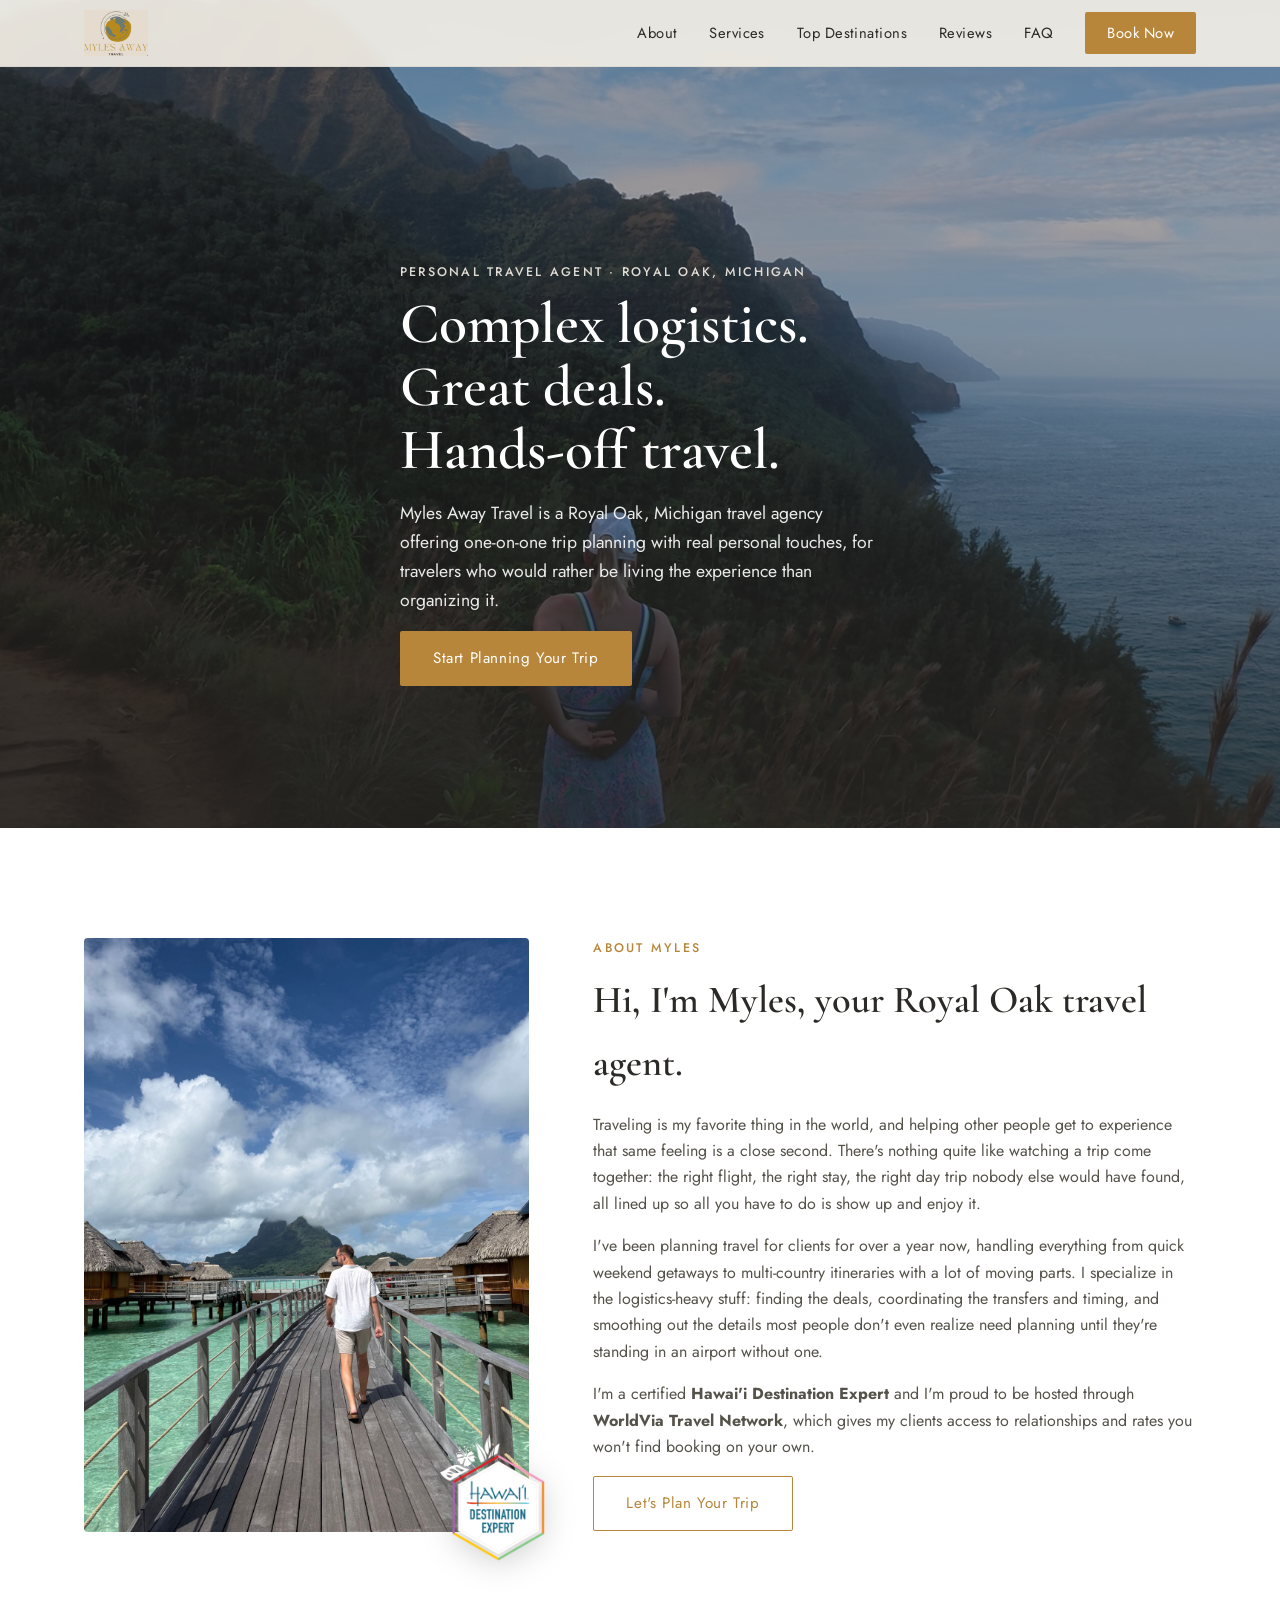
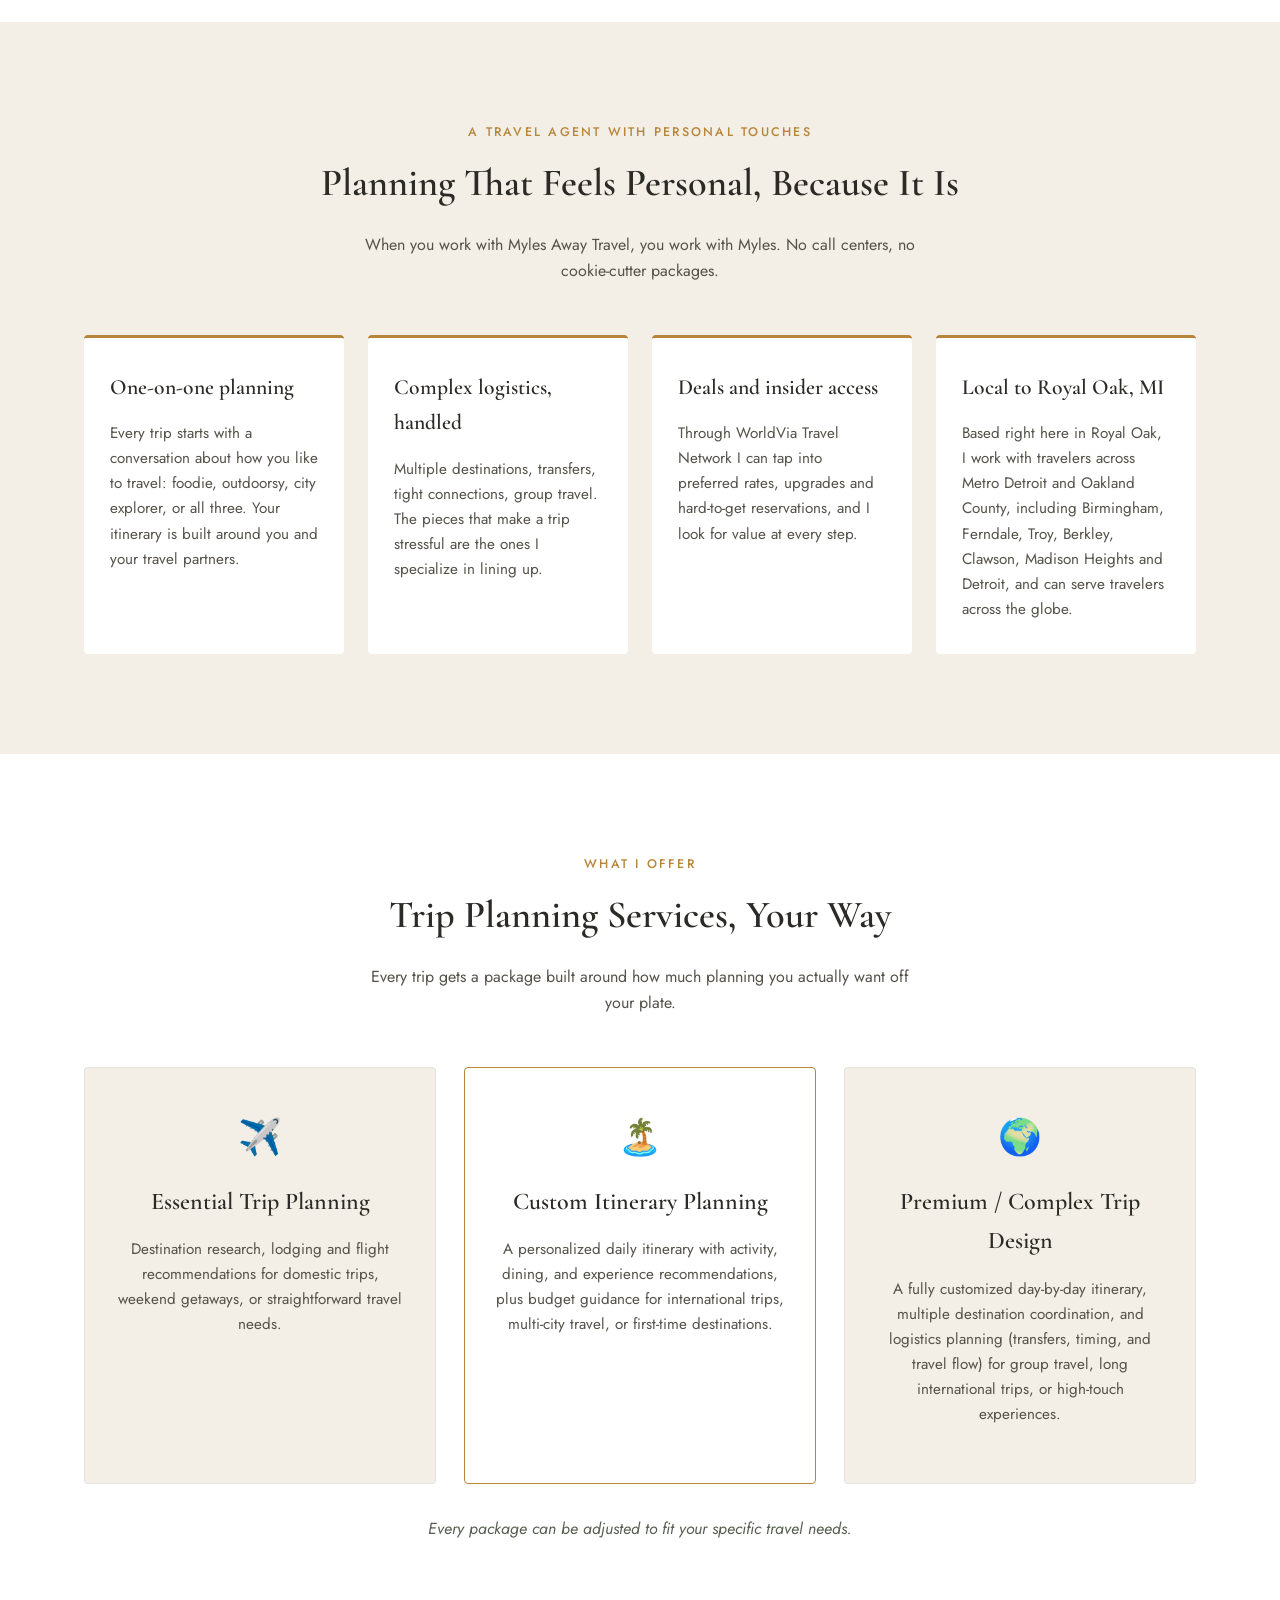
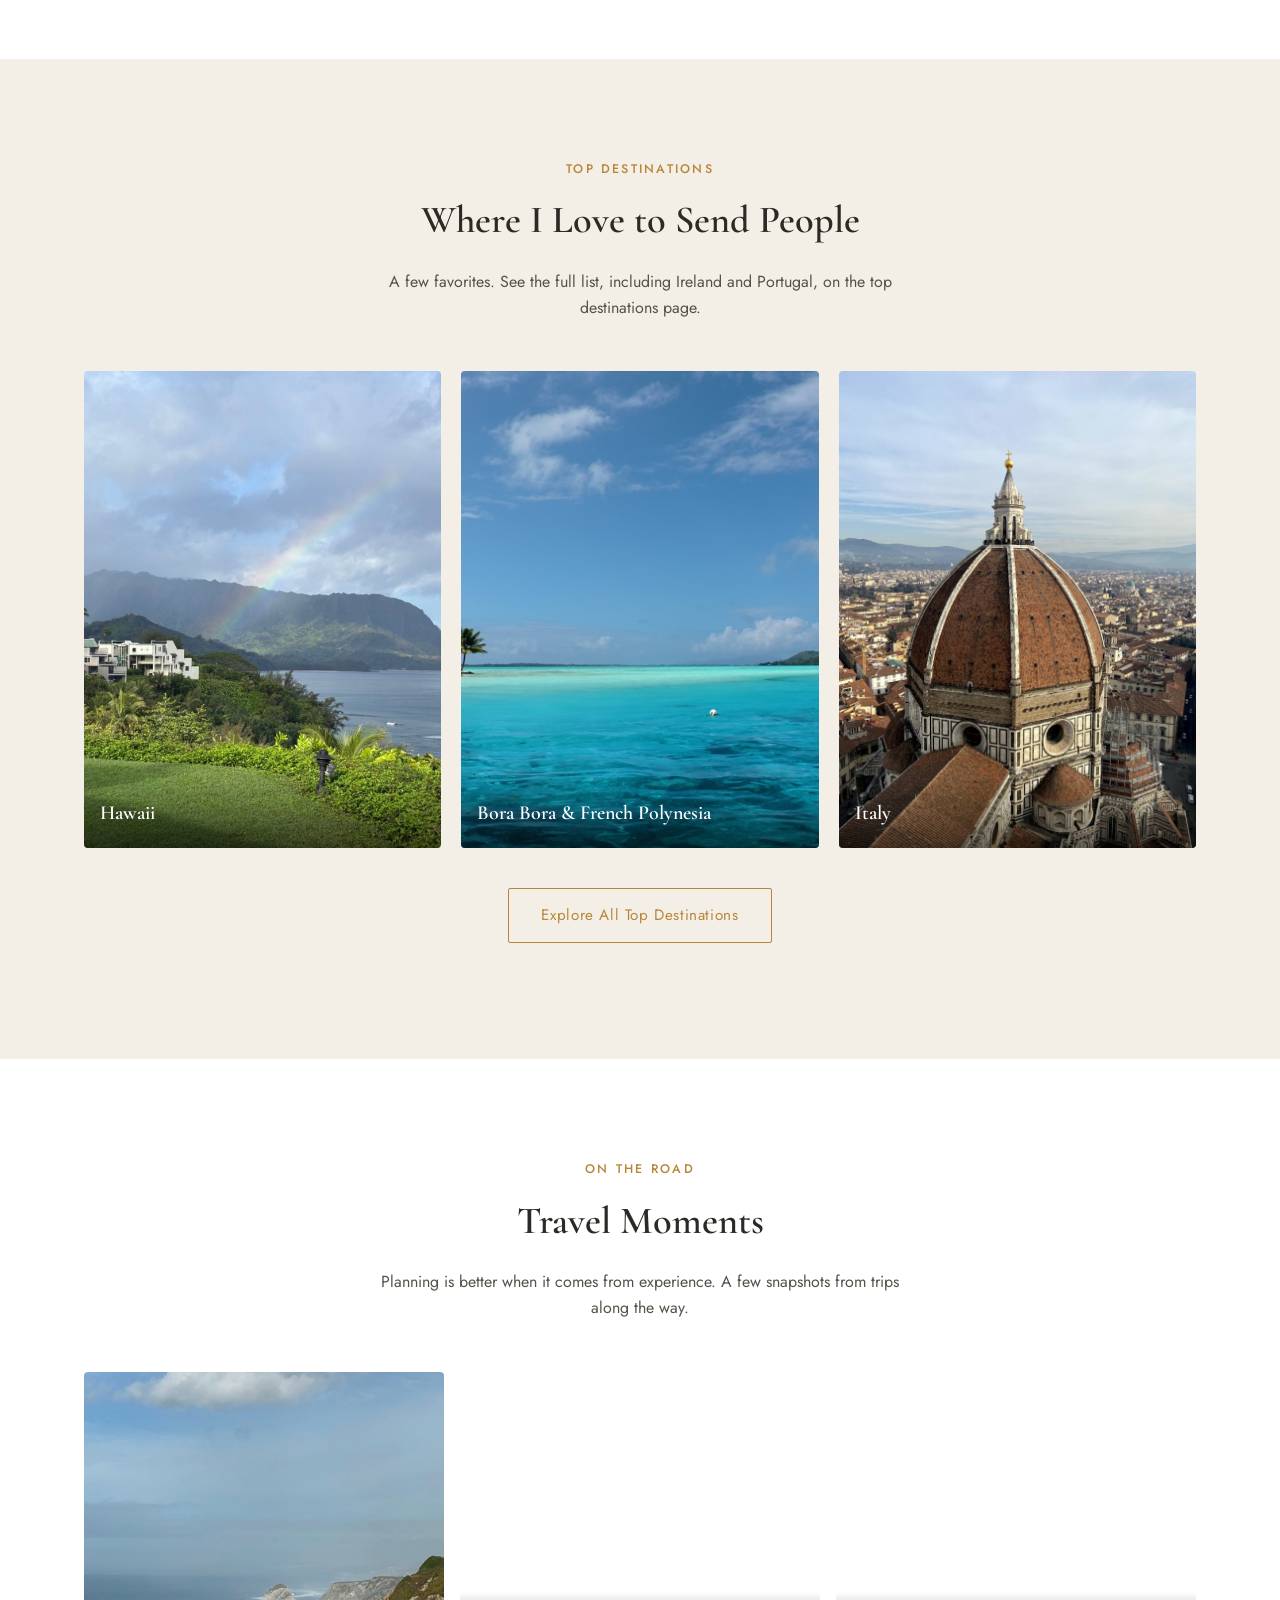
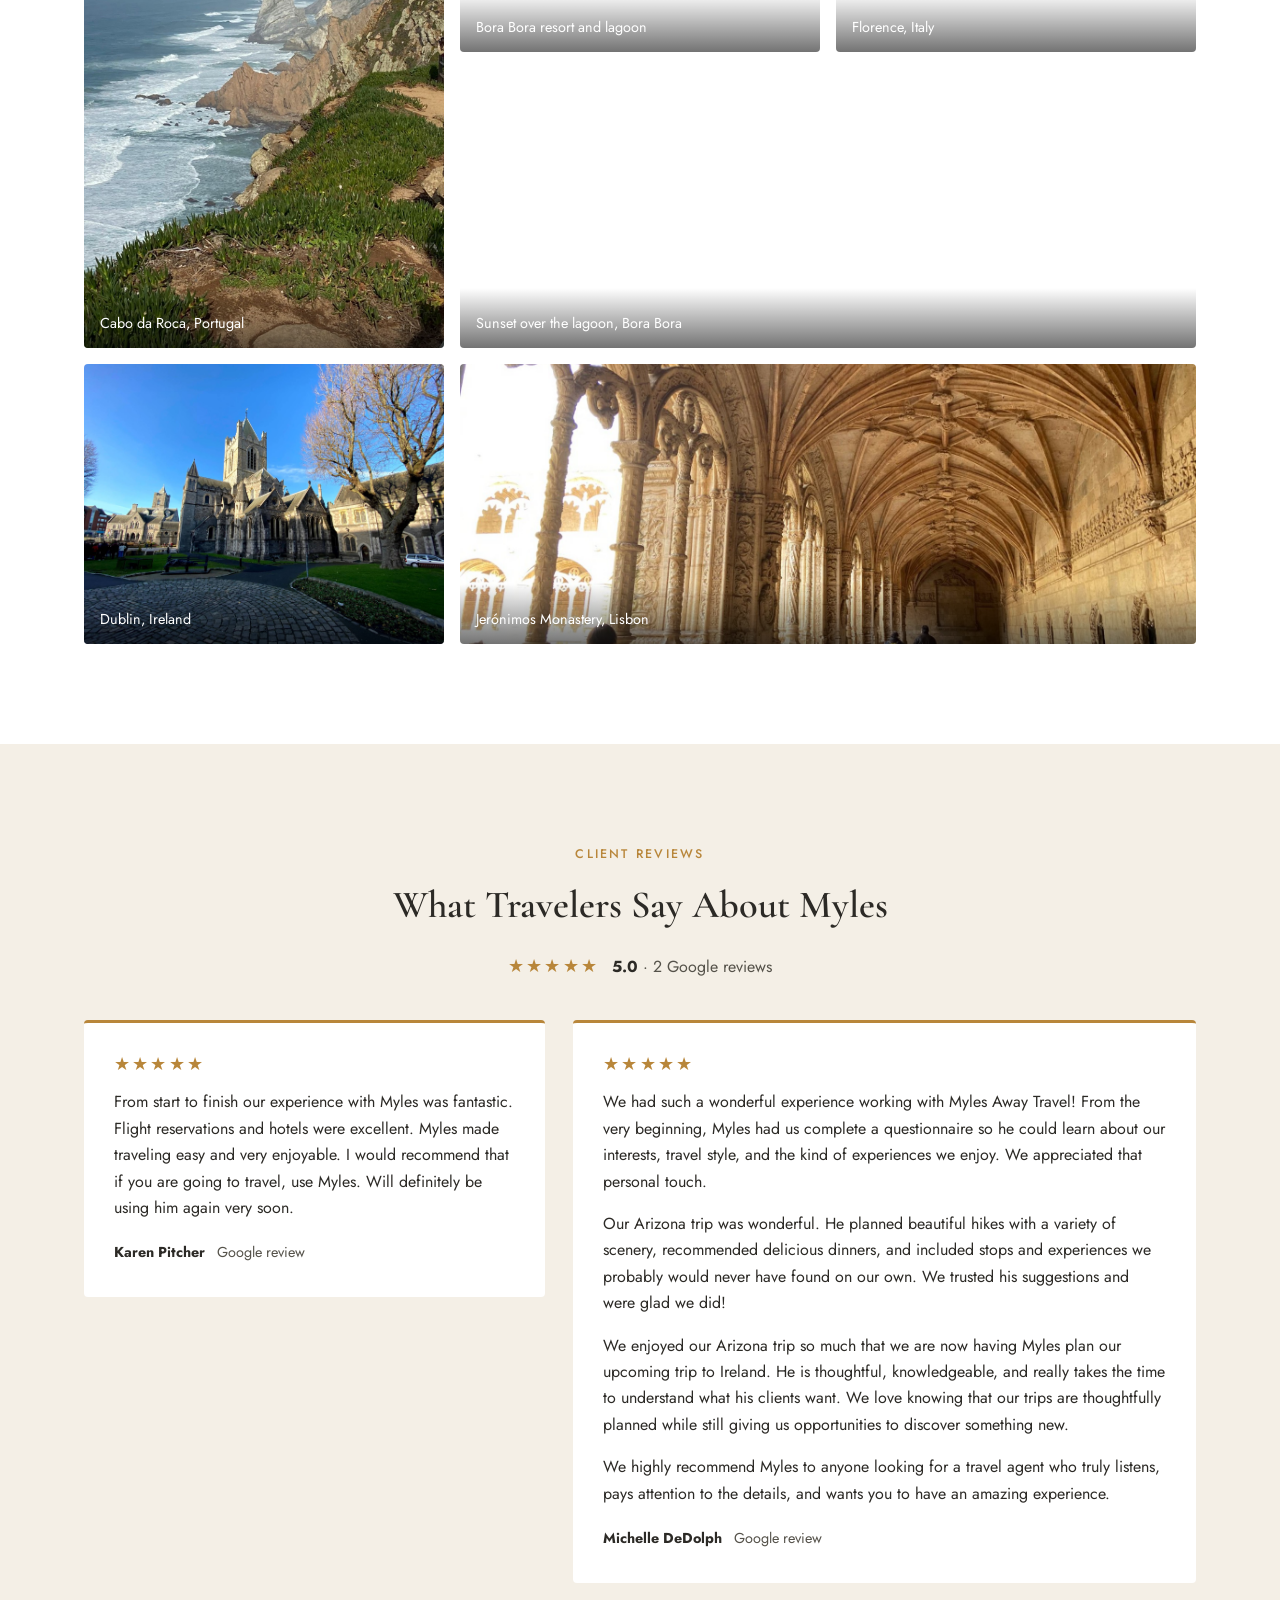
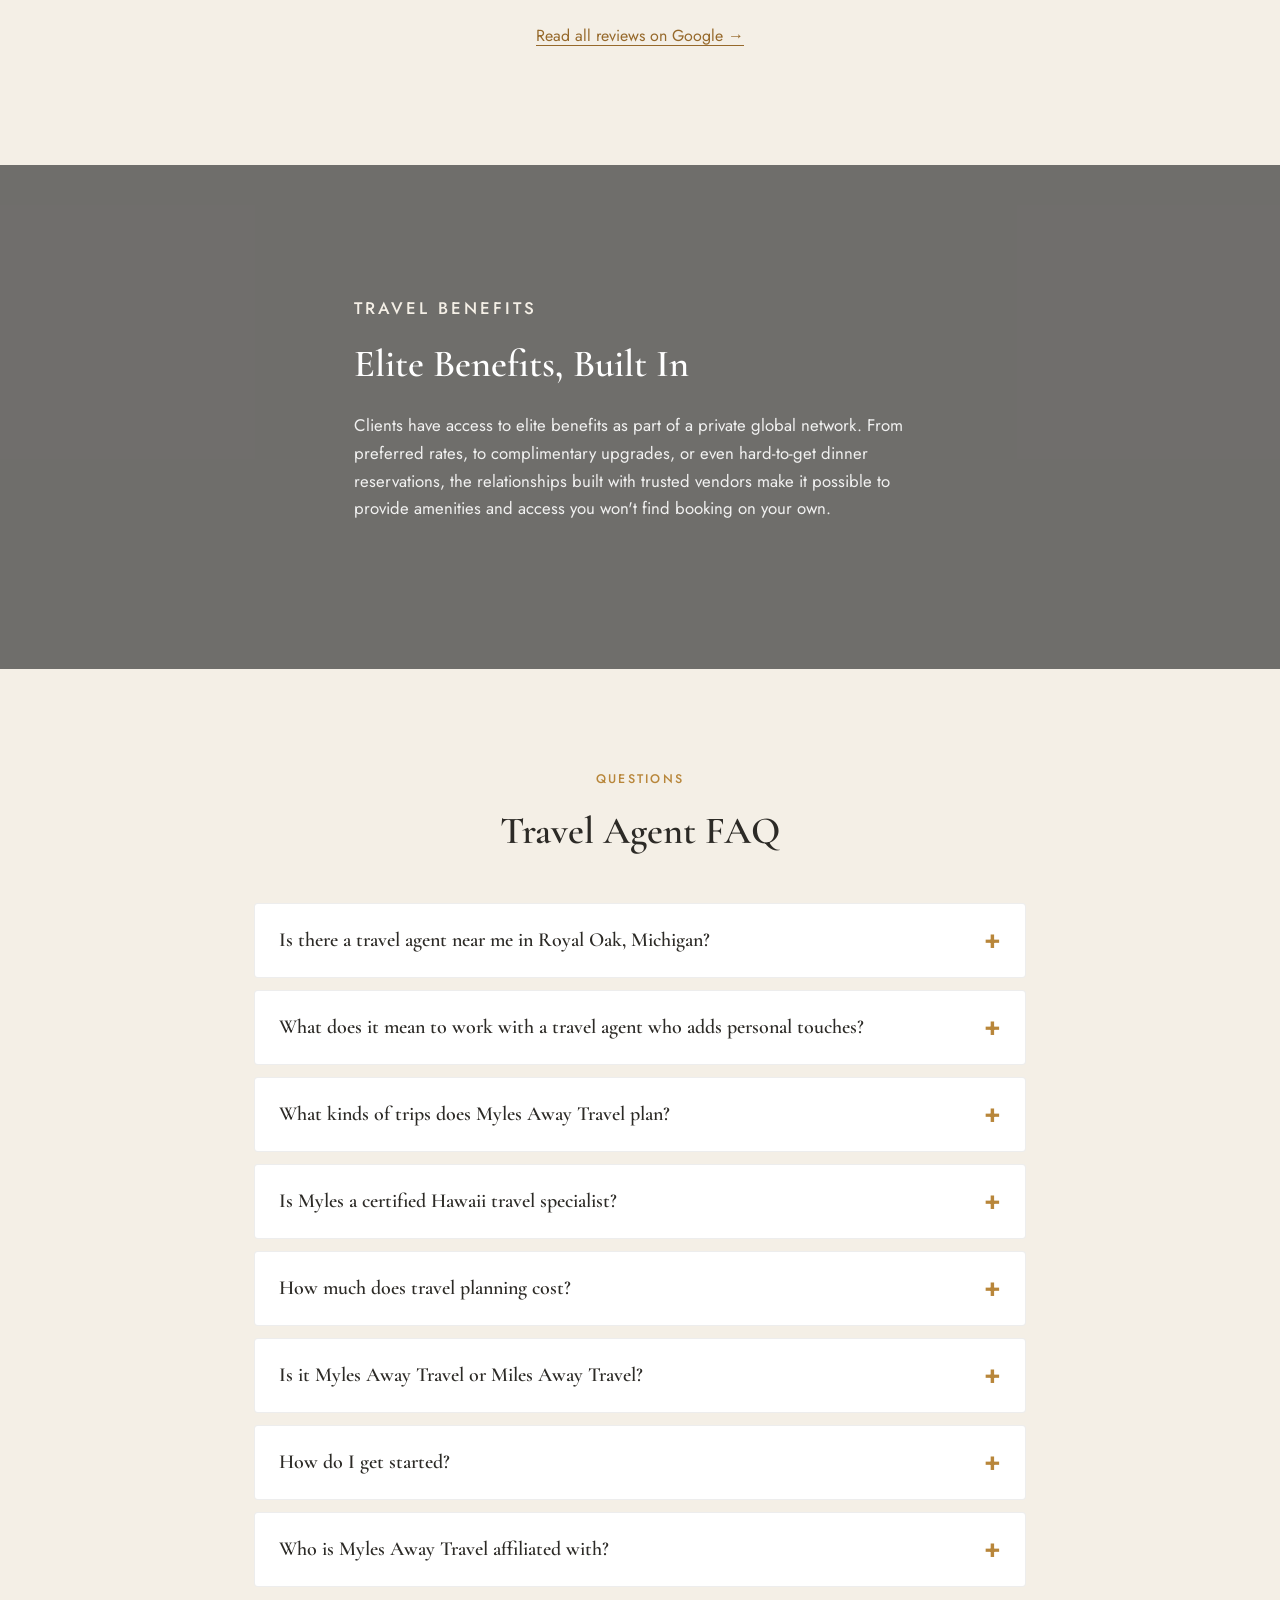
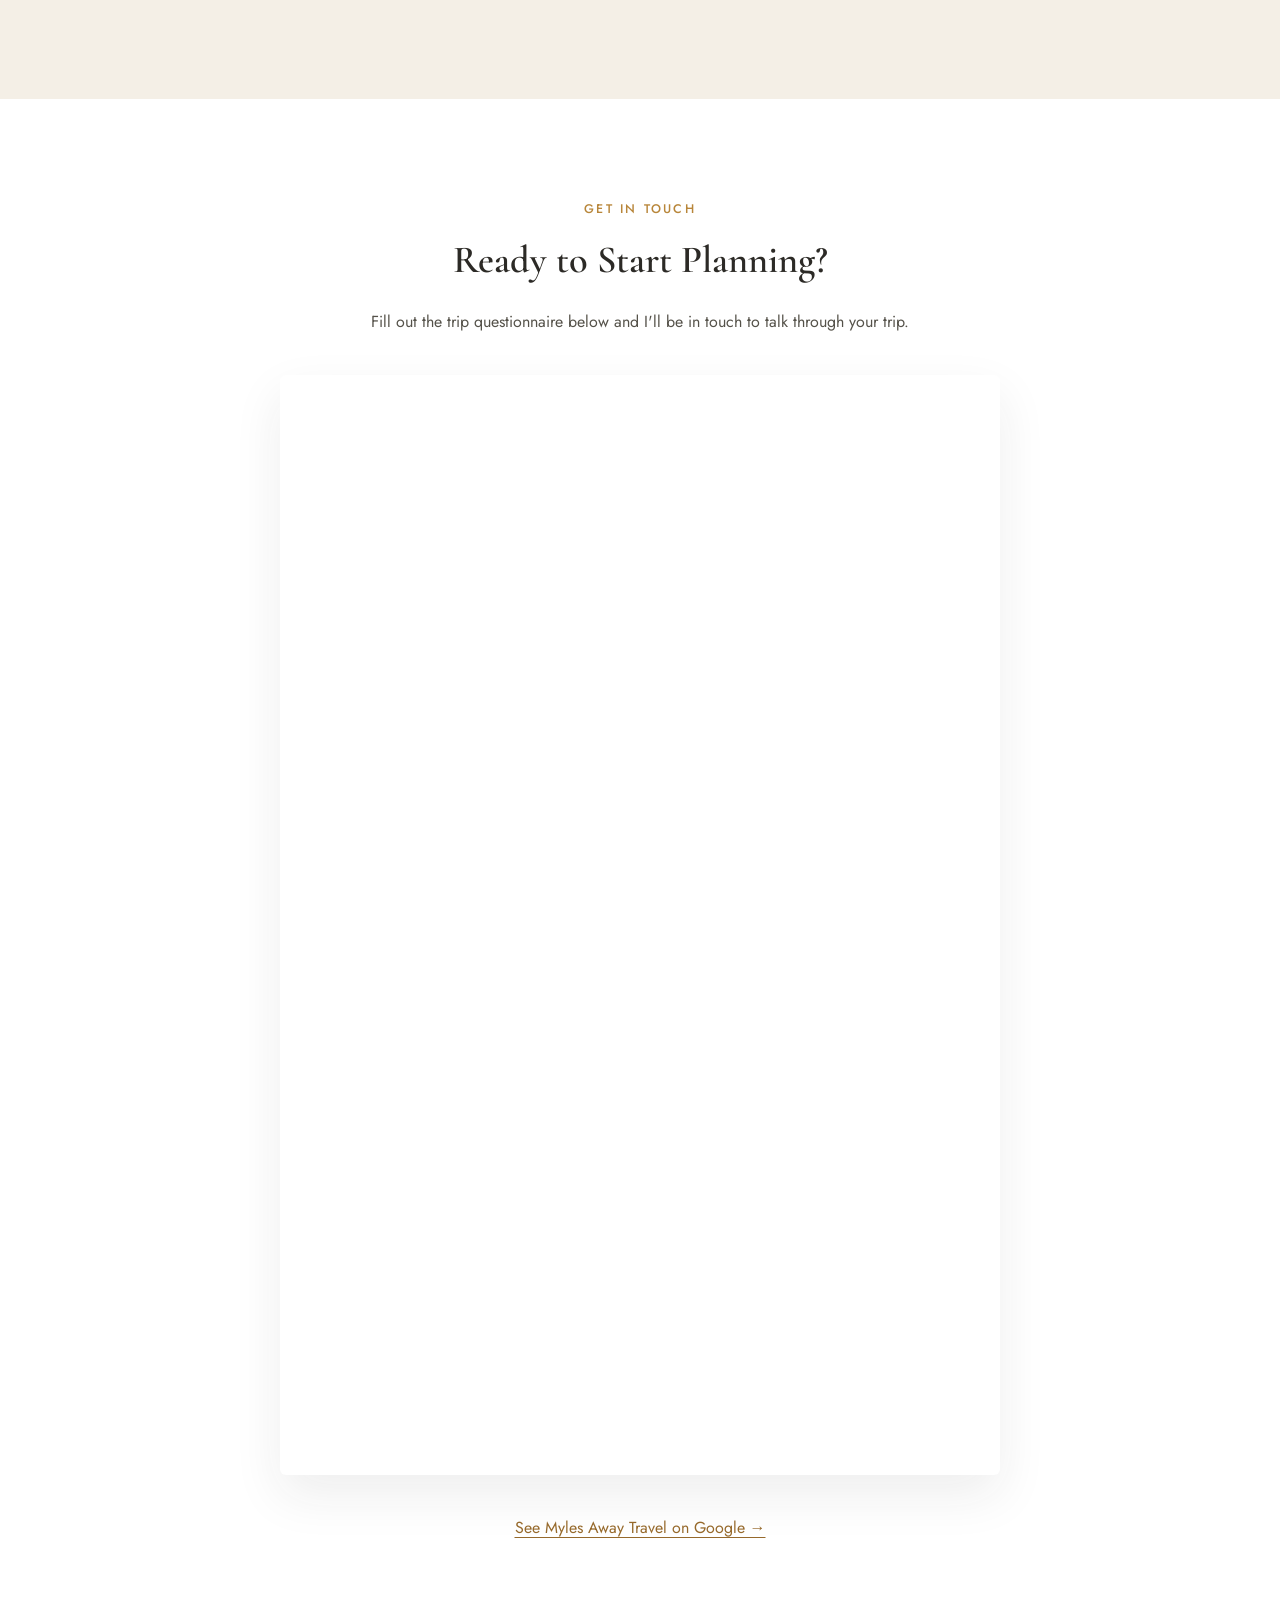
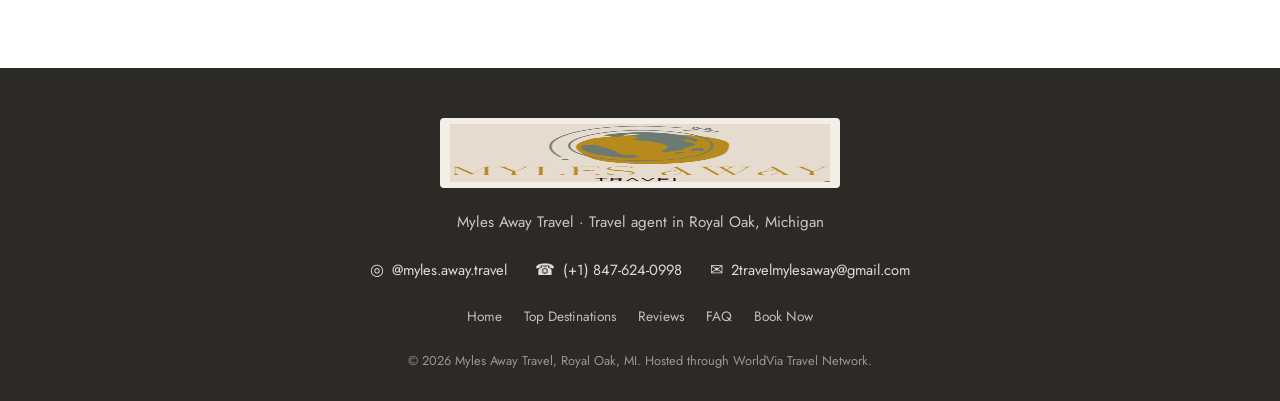
==== commit 9a94fbd8: "Add Google reviews, Myles photo, Ireland/Portugal photos; fix image stretch - Reviews section with t" ====
--- a/index.html
+++ b/index.html
@@ -37,7 +37,7 @@
 <link rel="preconnect" href="https://fonts.googleapis.com">
 <link rel="preconnect" href="https://fonts.gstatic.com" crossorigin>
 <link href="https://fonts.googleapis.com/css2?family=Cormorant+Garamond:wght@500;600;700&family=Jost:wght@300;400;500;600&display=swap" rel="stylesheet">
-<link rel="stylesheet" href="css/style.css?v=3">
+<link rel="stylesheet" href="css/style.css?v=4">
 
 <script type="application/ld+json">
 {
@@ -54,7 +54,7 @@
         "https://mylesaway-travel.com/assets/images/og-image.jpg",
         "https://mylesaway-travel.com/assets/images/hawaii-kauai-coast.jpg"
       ],
-      "description": "Myles Away Travel is a personal, hands-on travel agency in Royal Oak, Michigan specializing in complex trip logistics, finding great deals, and hands-off travel planning. Services include essential trip planning, custom itinerary planning, and premium / complex trip design for destinations such as Hawaii, Bora Bora, Italy, New Zealand, Ireland and Portugal.",
+      "description": "Myles Away Travel is a personal, hands-on travel agency based in Royal Oak, Michigan that can serve travelers across the globe, specializing in complex trip logistics, finding great deals, and hands-off travel planning. Services include essential trip planning, custom itinerary planning, and premium / complex trip design for destinations such as Hawaii, Bora Bora, Italy, New Zealand, Ireland and Portugal.",
       "slogan": "Complex logistics. Great deals. Hands-off travel.",
       "telephone": "+1-847-624-0998",
       "email": "2travelmylesaway@gmail.com",
@@ -78,11 +78,30 @@
       ],
       "knowsAbout": ["Travel planning", "Custom itineraries", "Complex trip logistics", "Hawaii travel", "French Polynesia travel", "Bora Bora", "Italy travel", "New Zealand travel", "Ireland travel", "Portugal travel", "Group travel", "International travel"],
       "memberOf": { "@type": "Organization", "name": "WorldVia Travel Network" },
+      "hasMap": "https://www.google.com/maps?cid=1765157804860908135",
+      "aggregateRating": { "@type": "AggregateRating", "ratingValue": "5.0", "bestRating": "5", "worstRating": "1", "ratingCount": "2", "reviewCount": "2" },
+      "review": [
+        {
+          "@type": "Review",
+          "author": { "@type": "Person", "name": "Karen Pitcher" },
+          "reviewRating": { "@type": "Rating", "ratingValue": "5", "bestRating": "5" },
+          "reviewBody": "From start to finish our experience with Myles was fantastic. Flight reservations and hotels were excellent. Myles made traveling easy and very enjoyable. I would recommend that if you are going to travel, use Myles. Will definitely be using him again very soon.",
+          "publisher": { "@type": "Organization", "name": "Google" }
+        },
+        {
+          "@type": "Review",
+          "author": { "@type": "Person", "name": "Michelle DeDolph" },
+          "reviewRating": { "@type": "Rating", "ratingValue": "5", "bestRating": "5" },
+          "reviewBody": "We had such a wonderful experience working with Myles Away Travel! From the very beginning, Myles had us complete a questionnaire so he could learn about our interests, travel style, and the kind of experiences we enjoy. We appreciated that personal touch. Our Arizona trip was wonderful. He planned beautiful hikes with a variety of scenery, recommended delicious dinners, and included stops and experiences we probably would never have found on our own. We trusted his suggestions and were glad we did! We enjoyed our Arizona trip so much that we are now having Myles plan our upcoming trip to Ireland. He is thoughtful, knowledgeable, and really takes the time to understand what his clients want. We love knowing that our trips are thoughtfully planned while still giving us opportunities to discover something new. We highly recommend Myles to anyone looking for a travel agent who truly listens, pays attention to the details, and wants you to have an amazing experience.",
+          "publisher": { "@type": "Organization", "name": "Google" }
+        }
+      ],
       "founder": { "@id": "https://mylesaway-travel.com/#myles" },
       "employee": { "@id": "https://mylesaway-travel.com/#myles" },
       "sameAs": [
         "https://www.instagram.com/myles.away.travel/",
-        "https://www.google.com/search?q=Myles+Away+Travel&kgmid=/g/11zh75slhn"
+        "https://www.google.com/search?q=Myles+Away+Travel&kgmid=/g/11zh75slhn",
+        "https://www.google.com/maps?cid=1765157804860908135"
       ],
       "hasOfferCatalog": {
         "@type": "OfferCatalog",
@@ -102,6 +121,7 @@
       "description": "Royal Oak, Michigan travel agent and certified Hawai'i Destination Expert who plans personal, logistics-heavy trips for clients.",
       "worksFor": { "@id": "https://mylesaway-travel.com/#business" },
       "hasCredential": { "@type": "EducationalOccupationalCredential", "name": "Hawai'i Destination Expert", "credentialCategory": "certification" },
+      "image": "https://mylesaway-travel.com/assets/images/bora-bora-overwater-walkway.jpg",
       "sameAs": ["https://www.instagram.com/myles.away.travel/"]
     },
     {
@@ -129,7 +149,7 @@
         {
           "@type": "Question",
           "name": "Is there a travel agent near me in Royal Oak, Michigan?",
-          "acceptedAnswer": { "@type": "Answer", "text": "Yes. Myles Away Travel is based in Royal Oak, Michigan and works with travelers across Metro Detroit and Oakland County, including Royal Oak, Birmingham, Ferndale, Troy, Berkley, Clawson, Madison Heights and Detroit." }
+          "acceptedAnswer": { "@type": "Answer", "text": "Yes. Myles Away Travel is based in Royal Oak, Michigan and works with travelers across Metro Detroit and Oakland County, including Royal Oak, Birmingham, Ferndale, Troy, Berkley, Clawson, Madison Heights and Detroit, and can serve travelers across the globe." }
         },
         {
           "@type": "Question",
@@ -150,6 +170,11 @@
           "@type": "Question",
           "name": "How much does travel planning cost?",
           "acceptedAnswer": { "@type": "Answer", "text": "Myles offers three packages: Essential Trip Planning, Custom Itinerary Planning, and Premium / Complex Trip Design. Packages can be adjusted to your travel needs, so the fee depends on the size and complexity of your trip. Submit the trip questionnaire to get started." }
+        },
+        {
+          "@type": "Question",
+          "name": "Is it Myles Away Travel or Miles Away Travel?",
+          "acceptedAnswer": { "@type": "Answer", "text": "It is Myles, spelled with a y. Myles Away Travel is named for Myles Fiascone, the travel agent behind the business, which is based in Royal Oak, Michigan." }
         },
         {
           "@type": "Question",
@@ -184,6 +209,7 @@
         <li><a href="#about">About</a></li>
         <li><a href="#services">Services</a></li>
         <li><a href="destinations.html">Top Destinations</a></li>
+        <li><a href="#reviews">Reviews</a></li>
         <li><a href="#faq">FAQ</a></li>
         <li><a href="#contact" class="nav-cta">Book Now</a></li>
       </ul>
@@ -207,7 +233,7 @@
   <section id="about" class="about">
     <div class="container about-inner">
       <div class="about-image">
-        <img src="assets/images/hawaii-kauai-coast.jpg?v=2" alt="Na Pali Coast on Kauai, Hawaii" width="1920" height="1083" loading="lazy" decoding="async">
+        <img src="assets/images/bora-bora-overwater-walkway.jpg" alt="Myles Fiascone, Royal Oak, Michigan travel agent, walking an overwater bungalow pier in Bora Bora, French Polynesia" width="1200" height="1600" loading="lazy" decoding="async">
         <img src="assets/images/hawaii-destination-expert-badge.png" alt="Hawai'i Destination Expert certification badge" class="badge-float" width="1200" height="1200" loading="lazy" decoding="async">
       </div>
       <div class="about-text">
@@ -241,7 +267,7 @@
         </div>
         <div class="why-card">
           <h3>Local to Royal Oak, MI</h3>
-          <p>Based right here in Royal Oak, I work with travelers across Metro Detroit and Oakland County, including Birmingham, Ferndale, Troy, Berkley, Clawson, Madison Heights and Detroit, and with travelers farther afield.</p>
+          <p>Based right here in Royal Oak, I work with travelers across Metro Detroit and Oakland County, including Birmingham, Ferndale, Troy, Berkley, Clawson, Madison Heights and Detroit, and can serve travelers across the globe.</p>
         </div>
       </div>
     </div>
@@ -303,8 +329,8 @@
       <p class="section-sub center">Planning is better when it comes from experience. A few snapshots from trips along the way.</p>
       <div class="gallery">
         <figure class="gallery-item tall">
-          <img src="assets/images/bora-bora-overwater-walkway.jpg" alt="Walking an overwater bungalow pier toward Mount Otemanu in Bora Bora, French Polynesia" width="1200" height="1600" loading="lazy" decoding="async">
-          <figcaption>Bora Bora, French Polynesia</figcaption>
+          <img src="assets/images/portugal-cabo-da-roca-cliffs.jpg" alt="Atlantic cliffs and surf at Cabo da Roca, Portugal" width="1200" height="1600" loading="lazy" decoding="async">
+          <figcaption>Cabo da Roca, Portugal</figcaption>
         </figure>
         <figure class="gallery-item">
           <img src="assets/images/bora-bora-resort-pool.jpg" alt="Resort pool, white sand beach and overwater bungalows in Bora Bora" width="1600" height="1200" loading="lazy" decoding="async">
@@ -318,7 +344,46 @@
           <img src="assets/images/bora-bora-sunset-bungalows.jpg" alt="Overwater bungalows glowing at sunset in Bora Bora" width="1600" height="902" loading="lazy" decoding="async">
           <figcaption>Sunset over the lagoon, Bora Bora</figcaption>
         </figure>
-      </div>
+        <figure class="gallery-item">
+          <img src="assets/images/dublin-christ-church-cathedral.jpg" alt="Christ Church Cathedral in Dublin, Ireland, on a clear blue day" width="1600" height="1200" loading="lazy" decoding="async">
+          <figcaption>Dublin, Ireland</figcaption>
+        </figure>
+        <figure class="gallery-item wide">
+          <img src="assets/images/lisbon-jeronimos-monastery-cloister.jpg" alt="Carved stone arches and vaulted ceiling in the Jeronimos Monastery cloister, Lisbon, Portugal" width="1600" height="1200" loading="lazy" decoding="async">
+          <figcaption>Jer&oacute;nimos Monastery, Lisbon</figcaption>
+        </figure>
+      </div>
+    </div>
+  </section>
+
+  <section id="reviews" class="reviews">
+    <div class="container">
+      <p class="eyebrow center">Client Reviews</p>
+      <h2 class="center">What Travelers Say About Myles</h2>
+      <p class="rating-summary center">
+        <span class="stars" role="img" aria-label="5 out of 5 stars">&#9733;&#9733;&#9733;&#9733;&#9733;</span>
+        <strong>5.0</strong> &middot; 2 Google reviews
+      </p>
+      <div class="reviews-grid">
+        <figure class="review-card">
+          <div class="stars" role="img" aria-label="5 out of 5 stars">&#9733;&#9733;&#9733;&#9733;&#9733;</div>
+          <blockquote>
+            <p>From start to finish our experience with Myles was fantastic. Flight reservations and hotels were excellent. Myles made traveling easy and very enjoyable. I would recommend that if you are going to travel, use Myles. Will definitely be using him again very soon.</p>
+          </blockquote>
+          <figcaption><strong>Karen Pitcher</strong> <span>Google review</span></figcaption>
+        </figure>
+        <figure class="review-card">
+          <div class="stars" role="img" aria-label="5 out of 5 stars">&#9733;&#9733;&#9733;&#9733;&#9733;</div>
+          <blockquote>
+            <p>We had such a wonderful experience working with Myles Away Travel! From the very beginning, Myles had us complete a questionnaire so he could learn about our interests, travel style, and the kind of experiences we enjoy. We appreciated that personal touch.</p>
+            <p>Our Arizona trip was wonderful. He planned beautiful hikes with a variety of scenery, recommended delicious dinners, and included stops and experiences we probably would never have found on our own. We trusted his suggestions and were glad we did!</p>
+            <p>We enjoyed our Arizona trip so much that we are now having Myles plan our upcoming trip to Ireland. He is thoughtful, knowledgeable, and really takes the time to understand what his clients want. We love knowing that our trips are thoughtfully planned while still giving us opportunities to discover something new.</p>
+            <p>We highly recommend Myles to anyone looking for a travel agent who truly listens, pays attention to the details, and wants you to have an amazing experience.</p>
+          </blockquote>
+          <figcaption><strong>Michelle DeDolph</strong> <span>Google review</span></figcaption>
+        </figure>
+      </div>
+      <p class="center cta-row"><a class="reviews-link" href="https://share.google/xoIbLiC4bpm47TVBR" target="_blank" rel="noopener">Read all reviews on Google &rarr;</a></p>
     </div>
   </section>
 
@@ -339,7 +404,7 @@
       <div class="faq-list">
         <details>
           <summary>Is there a travel agent near me in Royal Oak, Michigan?</summary>
-          <p>Yes. Myles Away Travel is based in Royal Oak, Michigan and works with travelers across Metro Detroit and Oakland County, including Royal Oak, Birmingham, Ferndale, Troy, Berkley, Clawson, Madison Heights and Detroit.</p>
+          <p>Yes. Myles Away Travel is based in Royal Oak, Michigan and works with travelers across Metro Detroit and Oakland County, including Royal Oak, Birmingham, Ferndale, Troy, Berkley, Clawson, Madison Heights and Detroit, and can serve travelers across the globe.</p>
         </details>
         <details>
           <summary>What does it mean to work with a travel agent who adds personal touches?</summary>
@@ -356,6 +421,10 @@
         <details>
           <summary>How much does travel planning cost?</summary>
           <p>Myles offers three packages: Essential Trip Planning, Custom Itinerary Planning, and Premium / Complex Trip Design. Packages can be adjusted to your travel needs, so the fee depends on the size and complexity of your trip. Submit the trip questionnaire to get started.</p>
+        </details>
+        <details>
+          <summary>Is it Myles Away Travel or Miles Away Travel?</summary>
+          <p>It is Myles, spelled with a y. Myles Away Travel is named for Myles Fiascone, the travel agent behind the business, which is based in Royal Oak, Michigan.</p>
         </details>
         <details>
           <summary>How do I get started?</summary>
@@ -385,7 +454,7 @@
           loading="lazy"
           title="Myles Away Travel trip questionnaire">Loading form…</iframe>
       </div>
-      <p class="center cta-row"><a class="reviews-link" href="https://share.google/xoIbLiC4bpm47TVBR" target="_blank" rel="noopener">Read Myles Away Travel reviews on Google &rarr;</a></p>
+      <p class="center cta-row"><a class="reviews-link" href="https://share.google/xoIbLiC4bpm47TVBR" target="_blank" rel="noopener">See Myles Away Travel on Google &rarr;</a></p>
     </div>
   </section>
 
@@ -409,6 +478,7 @@
     <nav class="footer-links" aria-label="Footer">
       <a href="index.html">Home</a>
       <a href="destinations.html">Top Destinations</a>
+      <a href="#reviews">Reviews</a>
       <a href="#faq">FAQ</a>
       <a href="#contact">Book Now</a>
     </nav>
--- a/css/style.css
+++ b/css/style.css
@@ -24,7 +24,7 @@
   line-height: 1.65;
 }
 
-img { max-width: 100%; display: block; }
+img { max-width: 100%; height: auto; display: block; }
 
 .container {
   max-width: 1160px;
@@ -661,3 +661,41 @@
   .gallery-item.wide { grid-column: span 1; }
   .dest-art span { font-size: 2.2rem; }
 }
+
+/* Reviews */
+.reviews { padding: 100px 0; background: var(--cream); }
+
+.stars { color: var(--gold); letter-spacing: 0.12em; font-size: 1.15rem; line-height: 1; }
+
+.rating-summary { margin: 0 0 40px; color: var(--ink-soft); }
+.rating-summary .stars { margin-right: 8px; }
+.rating-summary strong { color: var(--ink); }
+
+.reviews-grid {
+  display: grid;
+  grid-template-columns: 1fr 1.35fr;
+  gap: 28px;
+  align-items: start;
+}
+
+.review-card {
+  margin: 0;
+  background: var(--white);
+  border-radius: 4px;
+  border-top: 3px solid var(--gold);
+  padding: 32px 30px;
+}
+
+.review-card blockquote { margin: 16px 0 20px; padding: 0; }
+.review-card blockquote p { color: var(--ink); font-size: 1rem; }
+.review-card blockquote p:last-child { margin-bottom: 0; }
+
+.review-card figcaption { font-size: 0.9rem; color: var(--ink-soft); }
+.review-card figcaption strong { color: var(--ink); margin-right: 8px; }
+
+.dest-media-strip.single { grid-template-columns: 1fr; }
+.dest-media-strip.single img { aspect-ratio: 16 / 9; object-position: center 60%; }
+
+@media (max-width: 900px) {
+  .reviews-grid { grid-template-columns: 1fr; }
+}
